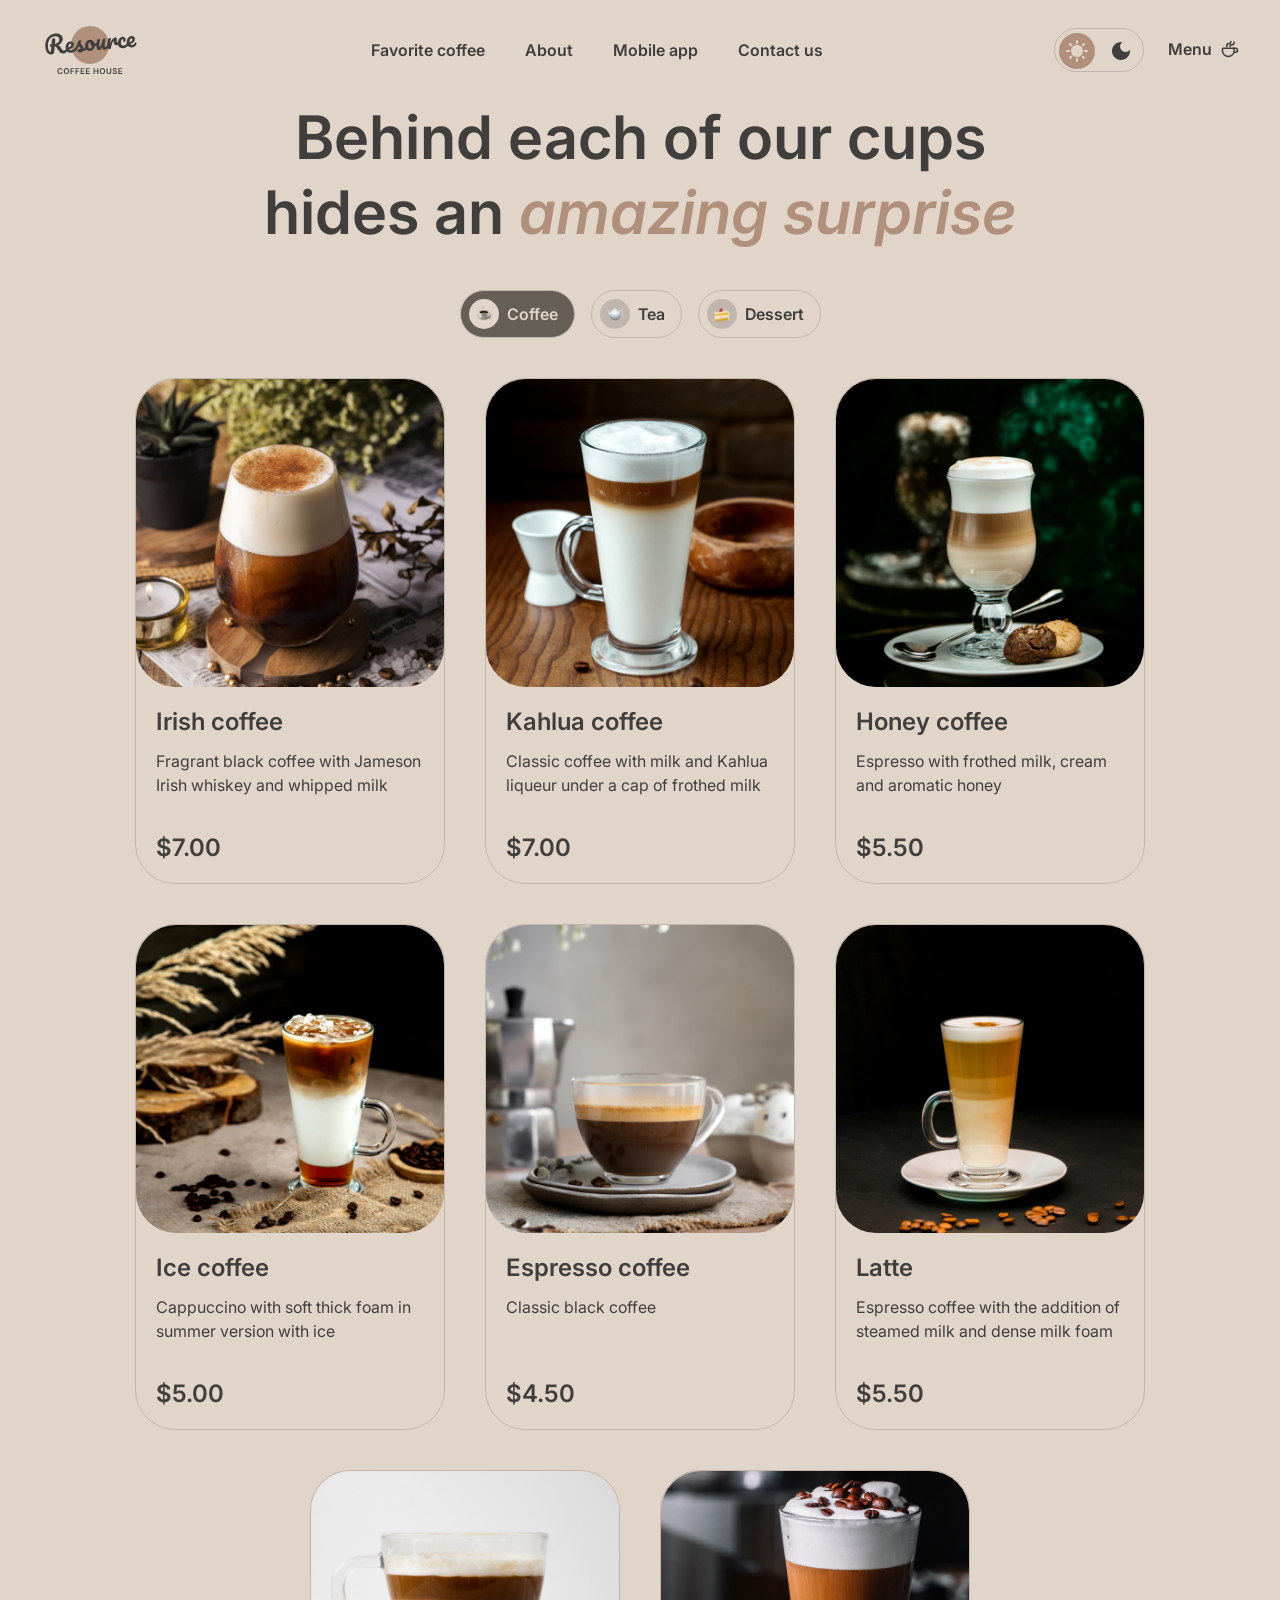
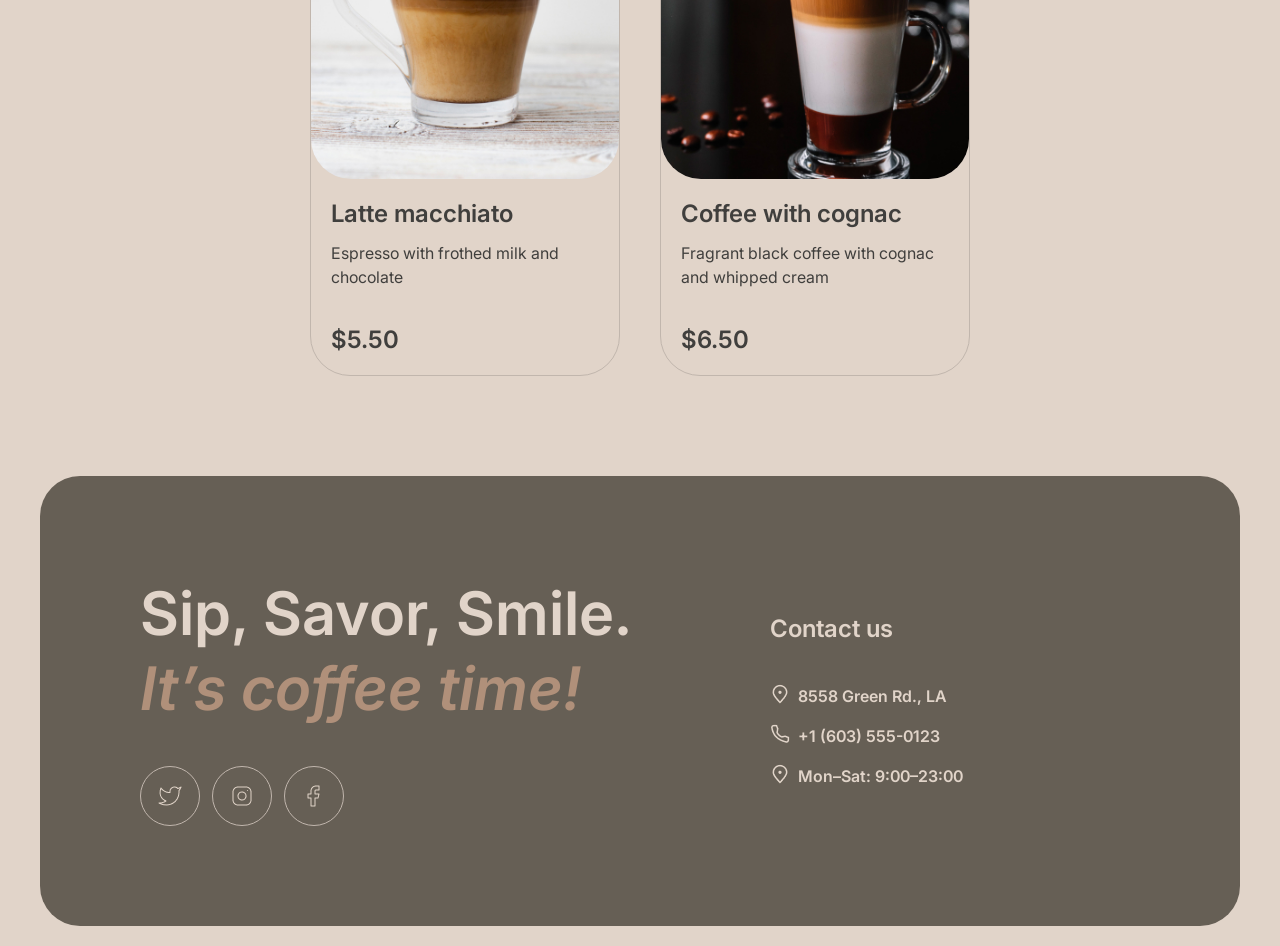
==== menu.html @ 25f75cba "fix:change svg" ====
<!doctype html>
<html lang="en">
  <head>
    <meta charset="UTF-8" />
    <meta name="viewport" content="width=device-width, initial-scale=1.0" />
    <title>Coffee House</title>
    <link rel="stylesheet" href="styles/style.css" />
    <script src="scripts/script.js" defer></script>
  </head>
  <body>
    <div class="wrapper">
      <header class="header">
        <div class="header__container">
          <div class="header__body">
            <a href="index.html" class="header__logo">
              <img
                src="./assets/images/logo.svg"
                alt="logo"
                class="header__img header__img_light"
              />
              <img
                src="./assets/images/logo-dark.svg"
                alt="logo"
                class="header__img header__img_dark"
              />
            </a>
            <nav class="header__menu menu">
              <ul class="menu__list">
                <li class="menu__item">
                  <a href="index.html#favorite" class="menu__link">Favorite coffee</a>
                </li>
                <li class="menu__item">
                  <a href="index.html#about" class="menu__link">About</a>
                </li>
                <li class="menu__item">
                  <a href="index.html#app" class="menu__link">Mobile app</a>
                </li>
                <li class="menu__item">
                  <a href="#footer" class="menu__link">Contact us</a>
                </li>
                <li class="menu__item menu__item_hide">
                  <a href="#" class="menu__link menu__link_cup">Menu</a>
                  <img src="./assets/images/cup.svg" alt="cup" class="menu__img" />
                  <img
                    src="./assets/images/cup-dark.svg"
                    alt="cup"
                    class="menu__img menu__img_dark"
                  />
                </li>
              </ul>
            </nav>
            <div class="right">
              <div class="control">
                <div class="control_body">
                  <div class="control_light">
                    <svg
                      class="icon-l-default"
                      width="36"
                      height="36"
                      viewBox="0 0 36 36"
                      fill="none"
                      xmlns="http://www.w3.org/2000/svg"
                    >
                      <rect width="36" height="36" rx="18" fill="#B0907A" />
                      <path
                        d="M17 10V8C17 7.45 17.45 7 18 7C18.55 7 19 7.45 19 8V10C19 10.55 18.55 11 18 11C17.45 11 17 10.55 17 10ZM24.36 13.05L25.77 11.63C26.16 11.24 26.16 10.61 25.77 10.22C25.38 9.83 24.75 9.83 24.36 10.22L22.95 11.64C22.56 12.03 22.56 12.66 22.95 13.05C23.34 13.44 23.97 13.44 24.36 13.05ZM28 17H26C25.45 17 25 17.45 25 18C25 18.55 25.45 19 26 19H28C28.55 19 29 18.55 29 18C29 17.45 28.55 17 28 17ZM18 25C17.45 25 17 25.45 17 26V28C17 28.55 17.45 29 18 29C18.55 29 19 28.55 19 28V26C19 25.45 18.55 25 18 25ZM11.64 13.05L10.22 11.64C9.83 11.25 9.83 10.61 10.22 10.23C10.61 9.85 11.25 9.84 11.63 10.23L13.04 11.64C13.43 12.03 13.43 12.67 13.04 13.05C12.65 13.43 12.02 13.44 11.64 13.05ZM22.95 22.95C22.56 23.34 22.56 23.98 22.95 24.36L24.36 25.77C24.75 26.16 25.39 26.16 25.77 25.77C26.16 25.38 26.16 24.74 25.77 24.36L24.36 22.95C23.98 22.56 23.34 22.56 22.95 22.95ZM8 19H10C10.55 19 11 18.55 11 18C11 17.45 10.55 17 10 17H8C7.45 17 7 17.45 7 18C7 18.55 7.45 19 8 19ZM11.64 25.78L13.05 24.37C13.44 23.98 13.44 23.34 13.05 22.96C12.66 22.58 12.02 22.57 11.64 22.96L10.23 24.37C9.84 24.76 9.84 25.4 10.23 25.78C10.61 26.17 11.25 26.17 11.64 25.78ZM18 12C14.69 12 12 14.69 12 18C12 21.31 14.69 24 18 24C21.31 24 24 21.31 24 18C24 14.69 21.31 12 18 12Z"
                        fill="#E1D4C9"
                      />
                    </svg>
                    <svg
                      class="icon-l-hover"
                      width="36"
                      height="36"
                      viewBox="0 0 44 40"
                      fill="none"
                      xmlns="http://www.w3.org/2000/svg"
                    >
                      <path
                        d="M21 12V10C21 9.45 21.45 9 22 9C22.55 9 23 9.45 23 10V12C23 12.55 22.55 13 22 13C21.45 13 21 12.55 21 12ZM28.36 15.05L29.77 13.63C30.16 13.24 30.16 12.61 29.77 12.22C29.38 11.83 28.75 11.83 28.36 12.22L26.95 13.64C26.56 14.03 26.56 14.66 26.95 15.05C27.34 15.44 27.97 15.44 28.36 15.05ZM32 19H30C29.45 19 29 19.45 29 20C29 20.55 29.45 21 30 21H32C32.55 21 33 20.55 33 20C33 19.45 32.55 19 32 19ZM22 27C21.45 27 21 27.45 21 28V30C21 30.55 21.45 31 22 31C22.55 31 23 30.55 23 30V28C23 27.45 22.55 27 22 27ZM15.64 15.05L14.22 13.64C13.83 13.25 13.83 12.61 14.22 12.23C14.61 11.85 15.25 11.84 15.63 12.23L17.04 13.64C17.43 14.03 17.43 14.67 17.04 15.05C16.65 15.43 16.02 15.44 15.64 15.05ZM26.95 24.95C26.56 25.34 26.56 25.98 26.95 26.36L28.36 27.77C28.75 28.16 29.39 28.16 29.77 27.77C30.16 27.38 30.16 26.74 29.77 26.36L28.36 24.95C27.98 24.56 27.34 24.56 26.95 24.95ZM12 21H14C14.55 21 15 20.55 15 20C15 19.45 14.55 19 14 19H12C11.45 19 11 19.45 11 20C11 20.55 11.45 21 12 21ZM15.64 27.78L17.05 26.37C17.44 25.98 17.44 25.34 17.05 24.96C16.66 24.58 16.02 24.57 15.64 24.96L14.23 26.37C13.84 26.76 13.84 27.4 14.23 27.78C14.61 28.17 15.25 28.17 15.64 27.78ZM22 14C18.69 14 16 16.69 16 20C16 23.31 18.69 26 22 26C25.31 26 28 23.31 28 20C28 16.69 25.31 14 22 14Z"
                        fill="#E1D4C9"
                      />
                    </svg>
                  </div>
                  <div class="control_dark">
                    <svg
                      class="icon-default"
                      width="36"
                      height="36"
                      viewBox="0 0 36 36"
                      fill="none"
                      xmlns="http://www.w3.org/2000/svg"
                    >
                      <path
                        d="M18 9C13.03 9 9 13.03 9 18C9 22.97 13.03 27 18 27C22.97 27 27 22.97 27 18C27 17.54 26.96 17.08 26.9 16.64C25.92 18.01 24.32 18.9 22.5 18.9C19.52 18.9 17.1 16.48 17.1 13.5C17.1 11.69 17.99 10.08 19.36 9.1C18.92 9.04 18.46 9 18 9Z"
                        fill="#403F3D"
                      />
                    </svg>
                    <svg
                      class="icon-hover"
                      width="36"
                      height="36"
                      viewBox="0 0 36 36"
                      fill="none"
                      xmlns="http://www.w3.org/2000/svg"
                    >
                      <rect width="36" height="36" rx="18" fill="#665F55" />
                      <path
                        d="M18 9C13.03 9 9 13.03 9 18C9 22.97 13.03 27 18 27C22.97 27 27 22.97 27 18C27 17.54 26.96 17.08 26.9 16.64C25.92 18.01 24.32 18.9 22.5 18.9C19.52 18.9 17.1 16.48 17.1 13.5C17.1 11.69 17.99 10.08 19.36 9.1C18.92 9.04 18.46 9 18 9Z"
                        fill="#E1D4C9"
                      />
                    </svg>
                  </div>
                </div>
              </div>
              <div class="menu__menu">
                <a href="#" class="menu__link menu__link_cup">
                  <span>Menu</span>
                  <img src="./assets/images/cup.svg" alt="cup" class="menu__cup" />
                  <img
                    src="./assets/images/cup-dark.svg"
                    alt="cup"
                    class="menu__cup menu__cup_dark"
                  />
                </a>
              </div>
              <div class="header__icon">
                <span></span>
              </div>
            </div>
          </div>
        </div>
      </header>
      <main class="mainpage">
        <section class="catalog">
          <div class="catalog__container">
            <div class="catalog__body">
              <h1 class="catalog__title title">
                Behind each of our cups hides an <span>amazing surprise</span>
              </h1>
              <div class="catalog__filter filter">
                <div class="filter__item item-filter act">
                  <div class="item-filter__image">
                    <img
                      src="./assets/images/icon-coffee.png"
                      alt="coffee"
                      class="item-filter__img"
                    />
                  </div>
                  <div class="item-filter__text">Coffee</div>
                </div>
                <div class="filter__item item-filter">
                  <div class="item-filter__image">
                    <img src="./assets/images/icon-tea.png" alt="tea" class="item-filter__img" />
                  </div>
                  <div class="item-filter__text">Tea</div>
                </div>
                <div class="filter__item item-filter">
                  <div class="item-filter__image">
                    <img
                      src="./assets/images/icon-dessert.png"
                      alt="dessert"
                      class="item-filter__img"
                    />
                  </div>
                  <div class="item-filter__text">Dessert</div>
                </div>
              </div>
              <div class="catalog__items">
                <div class="catalog__item item-catalog">
                  <div class="item-catalog__image">
                    <img src="./assets/images/coffee-1.jpg" alt="irish" class="item-catalog__img" />
                  </div>
                  <div class="item-catalog__body">
                    <span class="item-catalog__title">Irish coffee</span>
                    <p class="item-catalog__subtitle">
                      Fragrant black coffee with Jameson Irish whiskey and whipped milk
                    </p>
                    <div class="item-catalog__price">$7.00</div>
                  </div>
                </div>
                <div class="catalog__item item-catalog">
                  <div class="item-catalog__image">
                    <img src="./assets/images/coffee-2.jpg" alt="irish" class="item-catalog__img" />
                  </div>
                  <div class="item-catalog__body">
                    <span class="item-catalog__title">Kahlua coffee</span>
                    <p class="item-catalog__subtitle">
                      Classic coffee with milk and Kahlua liqueur under a cap of frothed milk
                    </p>
                    <div class="item-catalog__price">$7.00</div>
                  </div>
                </div>
                <div class="catalog__item item-catalog">
                  <div class="item-catalog__image">
                    <img src="./assets/images/coffee-3.jpg" alt="irish" class="item-catalog__img" />
                  </div>
                  <div class="item-catalog__body">
                    <span class="item-catalog__title">Honey coffee</span>
                    <p class="item-catalog__subtitle">
                      Espresso with frothed milk, cream and aromatic honey
                    </p>
                    <div class="item-catalog__price">$5.50</div>
                  </div>
                </div>
                <div class="catalog__item item-catalog">
                  <div class="item-catalog__image">
                    <img src="./assets/images/coffee-4.jpg" alt="irish" class="item-catalog__img" />
                  </div>
                  <div class="item-catalog__body">
                    <span class="item-catalog__title">Ice coffee</span>
                    <p class="item-catalog__subtitle">
                      Cappuccino with soft thick foam in summer version with ice
                    </p>
                    <div class="item-catalog__price">$5.00</div>
                  </div>
                </div>
                <div class="catalog__item item-catalog">
                  <div class="item-catalog__image">
                    <img src="./assets/images/coffee-5.jpg" alt="irish" class="item-catalog__img" />
                  </div>
                  <div class="item-catalog__body">
                    <span class="item-catalog__title">Espresso coffee</span>
                    <p class="item-catalog__subtitle">Classic black coffee</p>
                    <div class="item-catalog__price">$4.50</div>
                  </div>
                </div>
                <div class="catalog__item item-catalog">
                  <div class="item-catalog__image">
                    <img src="./assets/images/coffee-6.jpg" alt="irish" class="item-catalog__img" />
                  </div>
                  <div class="item-catalog__body">
                    <span class="item-catalog__title">Latte</span>
                    <p class="item-catalog__subtitle">
                      Espresso coffee with the addition of steamed milk and dense milk foam
                    </p>
                    <div class="item-catalog__price">$5.50</div>
                  </div>
                </div>
                <div class="catalog__item item-catalog">
                  <div class="item-catalog__image">
                    <img src="./assets/images/coffee-7.jpg" alt="irish" class="item-catalog__img" />
                  </div>
                  <div class="item-catalog__body">
                    <span class="item-catalog__title">Latte macchiato</span>
                    <p class="item-catalog__subtitle">Espresso with frothed milk and chocolate</p>
                    <div class="item-catalog__price">$5.50</div>
                  </div>
                </div>
                <div class="catalog__item item-catalog">
                  <div class="item-catalog__image">
                    <img src="./assets/images/coffee-8.jpg" alt="irish" class="item-catalog__img" />
                  </div>
                  <div class="item-catalog__body">
                    <span class="item-catalog__title">Coffee with cognac</span>
                    <p class="item-catalog__subtitle">
                      Fragrant black coffee with cognac and whipped cream
                    </p>
                    <div class="item-catalog__price">$6.50</div>
                  </div>
                </div>
              </div>
            </div>
          </div>
        </section>
      </main>
      <footer class="footer" id="footer">
        <div class="footer__container">
          <div class="footer__body">
            <div class="footer__info">
              <div class="footer__title title">
                Sip, Savor, Smile. <span>It’s coffee time!</span>
              </div>
              <div class="footer__social">
                <a href="#" class="footer__link">
                  <img src="./assets/images/twt.png" alt="twt" class="footer__img" />
                </a>
                <a href="#" class="footer__link">
                  <img src="./assets/images/inst.png" alt="inst" class="footer__img" />
                </a>
                <a href="#" class="footer__link">
                  <img src="./assets/images/fb.png" alt="fb" class="footer__img" />
                </a>
              </div>
            </div>
            <div class="footer__contacts contacts">
              <span class="contacts__title">Contact us</span>
              <div class="contacts__block">
                <a href="" class="contacts__contact contacts__contact_address"
                  >8558 Green Rd., LA</a
                >
                <a href="tel:+16035550123" class="contacts__contact contacts__contact_phone"
                  >+1 (603) 555-0123</a
                >
                <div class="contacts__contact contacts__contact_hours">Mon–Sat: 9:00–23:00</div>
              </div>
            </div>
          </div>
        </div>
      </footer>
    </div>
  </body>
</html>
---- styles/style.css ----
@font-face {
  font-family: 'Manrope';
  src:
    url('../assets/fonts/Manrope-Bold.woff2') format('woff2'),
    url('../assets/fonts/Manrope-Bold.woff') format('woff');
  font-weight: bold;
  font-style: normal;
  font-display: swap;
}

@font-face {
  font-family: 'Manrope';
  src:
    url('../assets/fonts/Manrope-Regular.woff2') format('woff2'),
    url('../assets/fonts/Manrope-Regular.woff') format('woff');
  font-weight: normal;
  font-style: normal;
  font-display: swap;
}

@font-face {
  font-family: 'Inter';
  src:
    url('../assets/fonts/Inter18pt-Bold.woff2') format('woff2'),
    url('../assets/fonts/Inter18pt-Bold.woff') format('woff');
  font-weight: bold;
  font-style: normal;
  font-display: swap;
}

@font-face {
  font-family: 'Inter';
  src:
    url('../assets/fonts/Inter18pt-Regular.woff2') format('woff2'),
    url('../assets/fonts/Inter18pt-Regular.woff') format('woff');
  font-weight: normal;
  font-style: normal;
  font-display: swap;
}

@font-face {
  font-family: 'Inter';
  src:
    url('../assets/fonts/Inter18pt-SemiBold.woff2') format('woff2'),
    url('../assets/fonts/Inter18pt-SemiBold.woff') format('woff');
  font-weight: 600;
  font-style: normal;
  font-display: swap;
}

@font-face {
  font-family: 'Inter';
  src:
    url('../assets/fonts/Inter18pt-SemiBoldItalic.woff2') format('woff2'),
    url('../assets/fonts/Inter18pt-SemiBoldItalic.woff') format('woff');
  font-weight: 600;
  font-style: italic;
  font-display: swap;
}

:root {
  --text-primary: #403f3d;
  --text-inverse: #e1d4c9;
  --text-accent: #b0907a;
  --background-page: #e1d4c9;
  --background-container: #665f55;
  --background-overlay: rgba(64, 63, 61, 0.8);
  --border-primary: #c1b6ad;
  --border-inverse: #665f55;
  --text-primary: #403f3d;
  --dark-text-primary: #e1d4c9;
  --dark-text-inverse: #e1d4c9;
  --dark-text-accent: #b0907a;
  --dark-bg-page: #292826;
  --dark-bg-container: #403f3d;
  --dark-bg-overlay: rgba(41, 40, 38, 0.8);
  --dark-border-primary: #665f55;
  --dark-border-inverse: #c1b6ad;
  --background-modal: #e1d4c9;
  --background-modalcontrol: #665f55;
  --dark-bg-modal: var(--dark-bg-container);
  --dark-bg-modal-control: var(--dark-bg-page);
  --font-family: 'Inter', sans-serif;
  --second-family: 'Manrope', sans-serif;
}

/* Обнуление стилей */
*,
*::before,
*::after {
  margin: 0;
  padding: 0;
  border: 0;
  -webkit-box-sizing: border-box;
  box-sizing: border-box;
}

li {
  list-style: none;
}

a:visited {
  text-decoration: none;
}

a:hover {
  text-decoration: none;
}

h1,
h2,
h3,
h4,
h5,
h6 {
  font-weight: inherit;
  font-size: inherit;
}

img {
  vertical-align: top;
}

html,
body {
  height: 100%;
  scroll-behavior: smooth;
}

html {
  font-style: 16px;
}

body {
  line-height: 1;
  background-color: var(--text-inverse);
  font-family: var(--font-family);
}
body._lock {
  overflow: hidden;
}
body.dark {
  background-color: var(--dark-bg-page);
}
.wrapper {
  overflow: hidden;
  min-height: 100%;
  display: -webkit-box;
  display: -ms-flexbox;
  display: flex;
  -webkit-box-orient: vertical;
  -webkit-box-direction: normal;
  -ms-flex-direction: column;
  flex-direction: column;
  position: relative;
}

/***************************************/
.mainpage {
  -webkit-box-flex: 1;
  -ms-flex-positive: 1;
  flex-grow: 1;
}

[class*='__container'] {
  margin: 0 auto;
  max-width: 1440px;
  padding: 0 40px;
}

@media (max-width: 399.98px) {
  [class*='__container'] {
    padding: 0 16px;
  }
}
.header__body {
  display: flex;
  position: relative;
  padding: 20px 0;
  justify-content: space-between;
}
.header__logo {
  width: 100px;
  height: 60px;
  position: relative;
  z-index: 20;
}
.header__img {
  width: 100%;
}
.header__img_dark {
  display: none;
}
.header__logo.dark .header__img_light {
  display: none;
}
.header__logo.dark .header__img_dark {
  display: block;
}
.header__icon {
  display: none;
  position: relative;
  z-index: 20;
  width: 44px;
  height: 44px;
  border: 1px solid var(--background-container);
  border-radius: 100px;
  align-self: center;
}
.header__icon.dark {
  border: 1px solid var(--dark-border-inverse);
}
.header__icon span::before,
.header__icon span::after {
  content: '';
  position: absolute;
  width: 18px;
  border-bottom: 2px solid var(--background-container);
  transition: all 0.3s ease 0s;
}
.header__icon.dark span::before,
.header__icon.dark span::after {
  border-bottom: 2px solid var(--dark-border-inverse);
}
.header__icon span::after {
  left: 13px;
  top: 16px;
}
.header__icon span::before {
  left: 13px;
  bottom: 16px;
}
.header__icon.active span::before {
  top: 50%;
  transform: rotate(-45deg) translate(0px, -50%);
}
.header__icon.active span::after {
  top: 50%;
  transform: rotate(45deg) translate(0px, 50%);
}

@media (max-width: 819.98px) {
  .header__icon {
    display: block;
  }
}
.menu {
  display: flex;
  transition: all 0.3s ease 0s;
}
@media (max-width: 819.98px) {
  .menu {
    padding: 140px 0 0 0;
    position: fixed;
    width: 100%;
    height: 100vh;
    right: -100%;
    top: 0;
    background-color: var(--text-inverse);
    z-index: 10;
  }
}
.menu.active {
  right: 0;
}
.menu.dark {
  background-color: var(--dark-bg-page);
}
.menu__list {
  width: 100%;
  column-gap: 40px;
  display: flex;
  align-items: center;
}
@media (max-width: 819.98px) {
  .menu__list {
    flex-direction: column;
    row-gap: 60px;
  }
}
.menu__link {
  text-decoration: none;
  font-weight: 600;
  font-size: 16px;
  line-height: 150%;
  color: var(--text-primary);
  border-bottom: 2px solid transparent;
  transition: border-color 0.3s ease 0s;
}
.menu__list.dark .menu__item .menu__link {
  color: var(--dark-text-primary);
}
@media (max-width: 819.98px) {
  .menu__link {
    font-weight: 600;
    font-size: 32px;
    line-height: 125%;
  }
}
.menu__link:hover {
  border-color: var(--text-primary);
}
.menu__list.dark .menu__link:hover {
  border-color: var(--dark-text-primary);
}
.menu__item_hide {
  padding: 60px 0 0 0;
  display: none;
}
.menu__img_dark {
  display: none;
}
.menu__item_hide.dark .menu__img {
  display: none;
}
.menu__item_hide.dark .menu__img_dark {
  display: block;
}
@media (max-width: 819.98px) {
  .menu__item_hide {
    display: flex;
    align-items: center;
    column-gap: 16px;
  }
  .menu__item_hide img {
    width: 40px;
    height: 40px;
  }
}
.menu__link_cup {
  display: flex;
  column-gap: 8px;
}
.right {
  display: flex;
  column-gap: 24px;
}
@media (max-width: 399.98px) {
  .right {
    column-gap: 16px;
  }
}
.control {
  display: flex;
  align-items: center;
  position: relative;
  z-index: 20;
}
.control_body {
  display: flex;
  column-gap: 8px;
  max-height: 44px;
  border: 1px solid var(--border-primary);
  border-radius: 100px;
  padding: 4px;
}
.control_light {
  cursor: pointer;
  position: relative;
  width: 36px;
  height: 36px;
}
.icon-l-default,
.icon-l-hover {
  position: absolute;
  top: 0;
  left: 0;
  transition: opacity 0.3s ease;
}
.icon-l-hover {
  opacity: 0;
}
.control_light.dark .icon-l-hover {
  opacity: 1;
}
.control_light.dark .icon-l-default {
  opacity: 0;
}
.control_light.dark:hover .icon-l-default {
  opacity: 1;
}
.control_light.dark:hover .icon-l-hover {
  opacity: 0;
}
.control_dark {
  cursor: pointer;
  position: relative;
  width: 36px;
  height: 36px;
}
.control_dark .icon-default,
.control_dark .icon-hover {
  position: absolute;
  top: 0;
  left: 0;
  transition: opacity 0.3s ease;
}
.control_dark .icon-hover {
  opacity: 0;
}
.control_dark:hover .icon-default {
  opacity: 0;
}
.control_dark:hover .icon-hover {
  opacity: 1;
}
.control_dark.dark .icon-hover {
  opacity: 1;
}
.control_dark.dark .icon-default {
  opacity: 0;
}
.menu__menu {
  display: flex;
  align-items: center;
}
.right.dark .menu__menu .menu__link {
  color: var(--dark-text-primary);
}
.right.dark .menu__menu .menu__link:hover {
  border-color: var(--dark-text-primary);
}
@media (max-width: 819.98px) {
  .menu__menu {
    display: none;
  }
}
.menu__cup_dark {
  display: none;
}
.right.dark .menu__menu .menu__link .menu__cup {
  display: none;
}
.right.dark .menu__menu .menu__link .menu__cup_dark {
  display: block;
}

/**********************************************************/
.hero {
}
.hero__container {
}
.hero__body {
  padding: 0 0 100px 0;
}
.hero__block {
  padding: 100px 0px 100px 100px;
  width: 100%;
  display: flex;
  flex-direction: column;
  row-gap: 40px;
  background: url(../assets/images/hero.jpg) no-repeat;
  background-position: center;
  object-fit: cover;
  border-radius: 40px;
}
@media (max-width: 768.98px) {
  .hero__block {
    padding: 100px 0px 100px 60px;
  }
}
@media (max-width: 656.98px) {
  .hero__block {
    padding: 60px 16px;
  }
}
.hero__title {
  max-width: 530px;
  font-weight: 600;
  font-style: italic;
  font-size: 72px;
  line-height: 105%;
  color: var(--text-inverse);
}
@media (max-width: 656.98px) {
  .hero__title {
    font-size: 40px;
  }
}
.hero__title span {
  color: var(--text-accent);
}
.hero__substring {
  max-width: 530px;
  font-weight: 400;
  font-size: 16px;
  line-height: 150%;
  color: var(--text-inverse);
}
.hero__link {
  display: flex;
  column-gap: 8px;
  align-items: center;
  border-radius: 100px;
  padding: 20px 78px;
  width: 200px;
  height: 64px;
  background: var(--text-inverse);
  font-weight: 600;
  font-size: 16px;
  line-height: 150%;
  text-align: center;
  color: var(--text-primary);
  cursor: pointer;
  text-decoration: none;
  transition: all 0.3s ease 0s;
}
.hero__link.dark {
  background: var(--dark-bg-page);
  color: var(--dark-text-primary);
}
.hero__icon {
  opacity: 0;
}
.hero__link:hover .hero__icon {
  opacity: 1;
}
.hero__icon_dark {
  display: none;
}
.hero__link.dark .hero__icon {
  display: none;
}
.hero__link.dark .hero__icon_dark {
  display: block;
}
/*****************************************/
.resource__body {
  padding: 0 0 100px 0;
}
.title {
  font-weight: 600;
  font-size: 60px;
  line-height: 125%;
  color: var(--text-primary);
}
.title.dark {
  color: var(--dark-text-primary);
}
@media (max-width: 656.98px) {
  .title {
    font-size: 32px;
  }
}
.title span {
  color: var(--text-accent);
  font-style: italic;
}
.resource__gallery {
  padding: 20px 0 0 0;
  display: flex;
  gap: 40px;
}
@media (max-width: 768.98px) {
  .resource__gallery {
    flex-direction: column;
  }
}
.resource__col {
  display: flex;
  flex-direction: column;
  gap: 40px;
  flex: 1 1 0;
}

.resource__img-wrap {
  position: relative;
  width: 100%;
  overflow: hidden;
  border-radius: 24px;
}

.resource__img-wrap_tall {
  aspect-ratio: 660 / 590;
}

.resource__img-wrap_short {
  aspect-ratio: 660 / 430;
}

.resource__img {
  transform: scale(1.1);
  width: 100%;
  height: 100%;
  object-fit: cover;
  display: block;
  transition: transform 0.4s ease;
}

.resource__img-wrap:hover .resource__img {
  transform: scale(1);
}
@media (max-width: 768.98px) {
  .resource__img-wrap_short {
    display: none;
  }
}
/*********************************************/
.products__body {
  padding: 0 0 100px 0;
}
.products__title {
  text-align: center;
}
.slider {
  padding: 40px 0 0 0;
  position: relative;
}
.slider__body {
  padding: 0 0 40px 0;
  display: flex;
  overflow: hidden;
}
.slide {
  flex: 1 1 100%;
  display: flex;
  flex-direction: column;
  align-items: center;
}
.slide__image {
  max-width: 480px;
}
.slide__img {
  width: 100%;
}
.slide__content {
  max-width: 480px;
  display: flex;
  flex-direction: column;
  align-items: center;
  row-gap: 16px;
}
.slide__title {
  font-weight: 600;
  font-size: 24px;
  line-height: 125%;
  text-align: center;
  color: var(--text-primary);
}
.slide__subtitle {
  font-weight: 400;
  font-size: 16px;
  line-height: 150%;
  text-align: center;
  color: var(--text-primary);
}
.slide__price {
  font-weight: 600;
  font-size: 24px;
  line-height: 125%;
  text-align: center;
  color: var(--text-primary);
}
.slide.dark .slide__title {
  color: var(--dark-text-primary);
}
.slide.dark .slide__subtitle {
  color: var(--dark-text-primary);
}
.slide.dark .slide__price {
  color: var(--dark-text-primary);
}
.slider__pagination {
  display: flex;
  column-gap: 12px;
  justify-content: center;
}
.slider__btn {
  width: 40px;
  height: 4px;
  border-radius: 100px;
  background-color: var(--border-primary);
}
.slider__btn.act {
  background-color: var(--background-container);
}
.slider__pagination.dark .slider__btn {
  background-color: var(--dark-border-primary);
}
.slider__pagination.dark .slider__btn.act {
  background-color: var(--dark-border-inverse);
}
.slider__arrow {
  position: absolute;
  border: 1px solid var(--background-container);
  border-radius: 100px;
  width: 60px;
  height: 60px;
  display: flex;
  justify-content: center;
  align-items: center;
  cursor: pointer;
}
@media (max-width: 656.98px) {
  .slider__arrow {
    display: none;
  }
}
.slider__arrow_left {
  top: 50%;
  left: 0;
}
.slider__arrow_right {
  top: 50%;
  right: 0;
}
/*************************************************/
.app__body {
  padding: 0 0 40px 0;
  display: flex;
}
@media (max-width: 1010.98px) {
  .app__body {
    flex-direction: column;
    row-gap: 40px;
  }
}
.app__left {
  padding: 144px 0 0 0;
  display: flex;
  flex-direction: column;
  row-gap: 40px;
}
@media (max-width: 1010.98px) {
  .app__left {
    padding: 0 0;
  }
}
.app__title {
  max-width: 630px;
}
.title {
}
.app__body.dark .app__title {
  color: var(--dark-text-primary);
}
.app__subtitle {
  max-width: 630px;
  font-weight: 400;
  font-size: 16px;
  line-height: 150%;
  color: var(--text-primary);
}
.app__body.dark .app__subtitle {
  color: var(--dark-text-primary);
}
.app__btns {
  display: flex;
  column-gap: 20px;
}
@media (max-width: 656.98px) {
  .app__btns {
    max-width: 200px;
    flex-direction: column;
    row-gap: 20px;
  }
}
.btn {
  display: flex;
  padding: 12px 20px;
  column-gap: 8px;
  border: 1px solid var(--background-container);
  border-radius: 100px;
  text-decoration: none;
  color: var(--text-primary);
  transition: all 0.3s ease 0s;
}
.btn:hover {
  color: var(--dark-text-primary);
  border: 1px solid var(--dark-border-inverse);
  background: var(--background-container);
}
.btn:hover .btn__img_light {
  display: none;
}
.btn:hover .btn__img_hide {
  display: block;
}
.app__body.dark .app__btns .btn {
  color: var(--dark-text-primary);
  border: 1px solid var(--dark-border-inverse);
}
.btn__image {
  width: 36px;
}

.btn__img {
  width: 100%;
}
.btn__img_hide {
  display: none;
}
.app__body.dark .app__btns .btn .btn__img_hide {
  display: block;
}
.app__body.dark .app__btns .btn .btn__img_light {
  display: none;
}
.btn__text {
  display: flex;
  flex-direction: column;
  row-gap: 2px;
}
.btn__title {
  font-weight: 600;
  font-size: 10px;
  line-height: 140%;
  text-align: center;
}
.btn__name {
  font-weight: 600;
  font-size: 16px;
  line-height: 150%;
}
.app_right {
  max-width: 630px;
}
@media (max-width: 1010.98px) {
  .app__right {
    padding: 0 29px;
    display: flex;
    text-align: center;
    justify-content: center;
  }
}
.app__image {
  max-width: 100%;
}

/**************************************/
.footer {
  padding: 0 0 20px 0;
}
.footer__body {
  width: 100%;
  padding: 100px 100px;
  border-radius: 40px;
  background: var(--background-container);
  display: flex;
  column-gap: 100px;
}
@media (max-width: 1115.98px) {
  .footer__body {
    padding: 100px 60px;
    flex-direction: column;
    row-gap: 100px;
  }
}
@media (max-width: 656.98px) {
  .footer__body {
    width: 100%;
    padding: 60px 16px;
    flex-direction: column;
    row-gap: 40px;
  }
}

.footer__info {
  display: flex;
  flex-direction: column;
  row-gap: 40px;
}
.footer__title {
  max-width: 530px;
  color: var(--text-inverse);
}
@media (max-width: 656.98px) {
  .footer__title {
    max-width: 314px;
  }
}
.footer__social {
  display: flex;
  column-gap: 12px;
}
.footer__link {
  border: 1px solid var(--border-primary);
  border-radius: 100px;
  width: 60px;
  height: 60px;
  display: flex;
  justify-content: center;
  align-items: center;
  transition: all 0.3s ease 0s;
}
.footer__link:hover {
  background: var(--dark-bg-page);
  border: 1px solid var(--dark-bg-page);
}
.contacts {
  display: flex;
  flex-direction: column;
  row-gap: 40px;
  justify-content: center;
}
.contacts__title {
  font-weight: 600;
  font-size: 24px;
  line-height: 125%;
  color: var(--text-inverse);
}
.contacts__block {
  display: flex;
  flex-direction: column;
  row-gap: 16px;
}
.contacts__contact {
  padding: 0 0 0 28px;
  position: relative;
  font-weight: 600;
  font-size: 16px;
  line-height: 150%;
  color: var(--text-inverse);
  text-decoration: none;
}
.contacts__contact::before {
  content: '';
  position: absolute;
  left: 0;
  top: 0;
  width: 20px;
  height: 20px;
}
.contacts__contact_address {
  background-image: url(../assets/images/address.png);
  background-repeat: no-repeat;
}
.contacts__contact_phone {
  background-image: url(../assets/images/phn.png);
  background-repeat: no-repeat;
}
.contacts__contact_hours {
  background-image: url(../assets/images/address.png);
  background-repeat: no-repeat;
}

/******************************************************************************/
.catalog {
}
.catalog__container {
}
.catalog__body {
  padding: 0px 0 100px 0;
  display: flex;
  flex-direction: column;
  row-gap: 40px;
  align-items: center;
}
.catalog__title {
  max-width: 800px;
  text-align: center;
}
.title {
}
.catalog__filter {
}
.filter {
  display: flex;
  column-gap: 16px;
  row-gap: 16px;
}
@media (max-width: 379.98px) {
  .filter {
    flex-wrap: wrap;
  }
}
.filter__item {
}
.item-filter {
  border-radius: 100px;
  padding: 8px 16px 8px 8px;
  border: 1px solid var(--border-primary);
  display: flex;
  align-items: center;
  column-gap: 8px;
  cursor: pointer;
}
.filter.dark .item-filter {
  border: 1px solid var(--dark-border-primary);
}
.item-filter.act {
  background: var(--background-container);
}
.filter.dark .item-filter.act {
  border: 1px solid var(--dark-bg-container);
  background: var(--dark-bg-container);
}
.item-filter__image {
  width: 30px;
  height: 30px;
  border-radius: 100px;
  display: flex;
  align-items: center;
  justify-content: center;
  background: var(--border-primary);
}
.item-filter.act .item-filter__image {
  background: var(--text-inverse);
}
.item-filter__img {
}
.item-filter__text {
  font-weight: 600;
  font-size: 16px;
  line-height: 150%;
  color: var(--text-primary);
}
.filter.dark .item-filter .item-filter__text {
  color: var(--dark-text-primary);
}
.item-filter.act .item-filter__text {
  color: var(--text-inverse);
}
.catalog__items {
  display: flex;
  flex-wrap: wrap;
  justify-content: center;
  column-gap: 40px;
  row-gap: 40px;
}
.catalog__item {
}
.catalog__items.dark .item-catalog .item-catalog__body .item-catalog__title {
  color: var(--dark-text-primary);
}
.catalog__items.dark .item-catalog .item-catalog__body .item-catalog__subtitle {
  color: var(--dark-text-primary);
}
.catalog__items.dark .item-catalog .item-catalog__body .item-catalog__price {
  color: var(--dark-text-primary);
}
.item-catalog {
  max-width: 310px;
  display: flex;
  flex-direction: column;
  row-gap: 20px;
  border: 1px solid var(--border-primary);
  border-radius: 40px;
}
.catalog__items.dark .item-catalog {
  border: 1px solid var(--dark-border-primary);
}
.item-catalog__image {
  max-width: 310px;
}
.item-catalog__img {
  max-width: 100%;
  border-radius: 40px;
}
.item-catalog__body {
  padding: 0 20px 20px 20px;
  height: 176px;
  display: flex;
  flex-direction: column;
  row-gap: 12px;
}
.item-catalog__title {
  font-weight: 600;
  font-size: 24px;
  line-height: 125%;
  color: var(--text-primary);
}
.item-catalog__subtitle {
  max-width: 265px;
  font-weight: 400;
  font-size: 16px;
  line-height: 150%;
  color: var(--text-primary);
  flex-grow: 1;
}
.item-catalog__price {
  font-weight: 600;
  font-size: 24px;
  line-height: 125%;
  color: var(--text-primary);
}
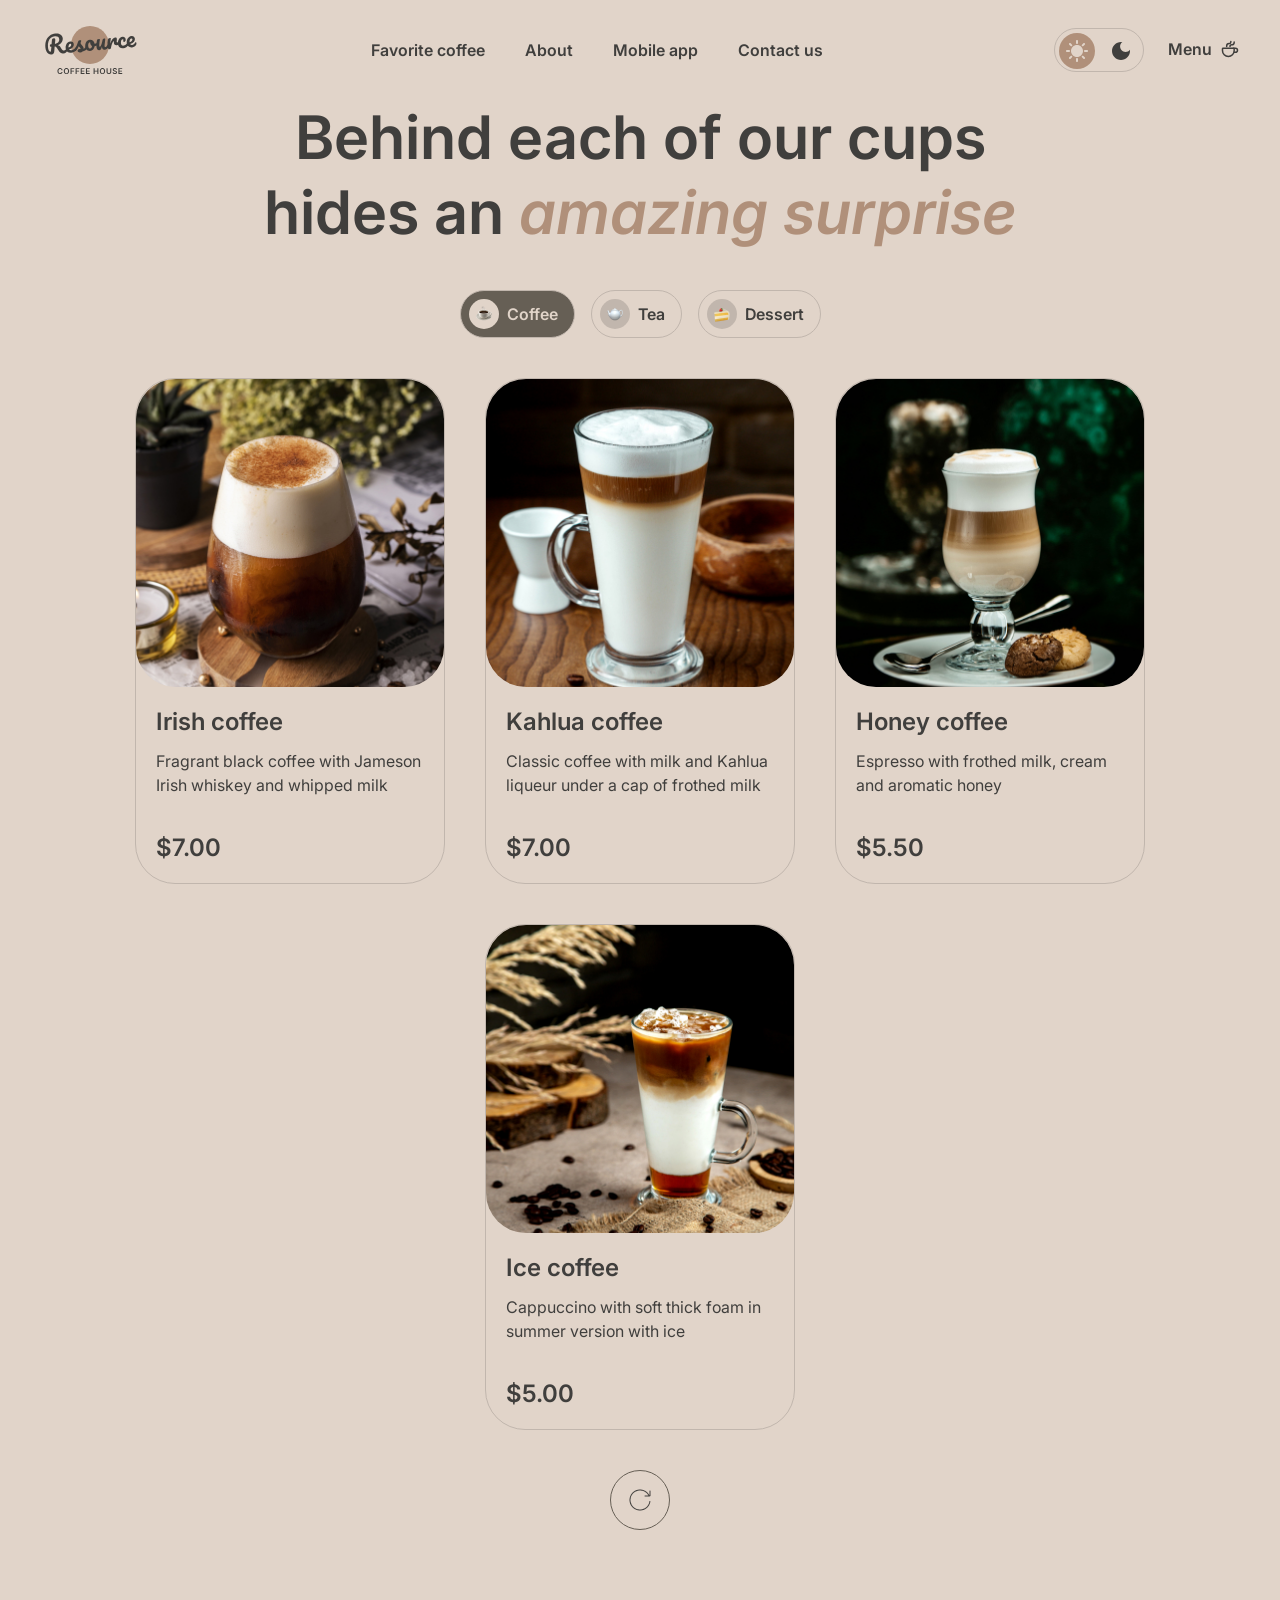
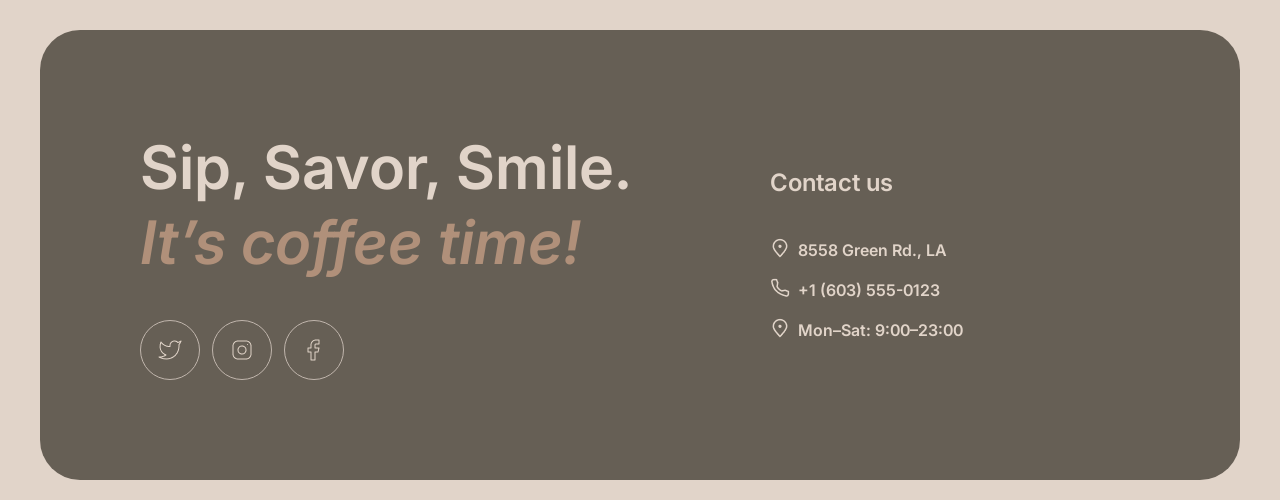
==== commit 061a1af0: "feat: add button to show remaining card" ====
--- a/menu.html
+++ b/menu.html
@@ -5,6 +5,7 @@
     <meta name="viewport" content="width=device-width, initial-scale=1.0" />
     <title>Coffee House</title>
     <link rel="stylesheet" href="styles/style.css" />
+    <link rel="icon" href="./assets/images/icon.ico" type="image/x-icon" />
     <script src="scripts/script.js" defer></script>
   </head>
   <body>
@@ -166,96 +167,139 @@
                 </div>
               </div>
               <div class="catalog__items">
-                <div class="catalog__item item-catalog">
-                  <div class="item-catalog__image">
-                    <img src="./assets/images/coffee-1.jpg" alt="irish" class="item-catalog__img" />
-                  </div>
-                  <div class="item-catalog__body">
-                    <span class="item-catalog__title">Irish coffee</span>
-                    <p class="item-catalog__subtitle">
-                      Fragrant black coffee with Jameson Irish whiskey and whipped milk
-                    </p>
-                    <div class="item-catalog__price">$7.00</div>
-                  </div>
-                </div>
-                <div class="catalog__item item-catalog">
-                  <div class="item-catalog__image">
-                    <img src="./assets/images/coffee-2.jpg" alt="irish" class="item-catalog__img" />
-                  </div>
-                  <div class="item-catalog__body">
-                    <span class="item-catalog__title">Kahlua coffee</span>
-                    <p class="item-catalog__subtitle">
-                      Classic coffee with milk and Kahlua liqueur under a cap of frothed milk
-                    </p>
-                    <div class="item-catalog__price">$7.00</div>
-                  </div>
-                </div>
-                <div class="catalog__item item-catalog">
-                  <div class="item-catalog__image">
-                    <img src="./assets/images/coffee-3.jpg" alt="irish" class="item-catalog__img" />
-                  </div>
-                  <div class="item-catalog__body">
-                    <span class="item-catalog__title">Honey coffee</span>
-                    <p class="item-catalog__subtitle">
-                      Espresso with frothed milk, cream and aromatic honey
-                    </p>
-                    <div class="item-catalog__price">$5.50</div>
-                  </div>
-                </div>
-                <div class="catalog__item item-catalog">
-                  <div class="item-catalog__image">
-                    <img src="./assets/images/coffee-4.jpg" alt="irish" class="item-catalog__img" />
-                  </div>
-                  <div class="item-catalog__body">
-                    <span class="item-catalog__title">Ice coffee</span>
-                    <p class="item-catalog__subtitle">
-                      Cappuccino with soft thick foam in summer version with ice
-                    </p>
-                    <div class="item-catalog__price">$5.00</div>
-                  </div>
-                </div>
-                <div class="catalog__item item-catalog">
-                  <div class="item-catalog__image">
-                    <img src="./assets/images/coffee-5.jpg" alt="irish" class="item-catalog__img" />
-                  </div>
-                  <div class="item-catalog__body">
-                    <span class="item-catalog__title">Espresso coffee</span>
-                    <p class="item-catalog__subtitle">Classic black coffee</p>
-                    <div class="item-catalog__price">$4.50</div>
-                  </div>
-                </div>
-                <div class="catalog__item item-catalog">
-                  <div class="item-catalog__image">
-                    <img src="./assets/images/coffee-6.jpg" alt="irish" class="item-catalog__img" />
-                  </div>
-                  <div class="item-catalog__body">
-                    <span class="item-catalog__title">Latte</span>
-                    <p class="item-catalog__subtitle">
-                      Espresso coffee with the addition of steamed milk and dense milk foam
-                    </p>
-                    <div class="item-catalog__price">$5.50</div>
-                  </div>
-                </div>
-                <div class="catalog__item item-catalog">
-                  <div class="item-catalog__image">
-                    <img src="./assets/images/coffee-7.jpg" alt="irish" class="item-catalog__img" />
-                  </div>
-                  <div class="item-catalog__body">
-                    <span class="item-catalog__title">Latte macchiato</span>
-                    <p class="item-catalog__subtitle">Espresso with frothed milk and chocolate</p>
-                    <div class="item-catalog__price">$5.50</div>
-                  </div>
-                </div>
-                <div class="catalog__item item-catalog">
-                  <div class="item-catalog__image">
-                    <img src="./assets/images/coffee-8.jpg" alt="irish" class="item-catalog__img" />
-                  </div>
-                  <div class="item-catalog__body">
-                    <span class="item-catalog__title">Coffee with cognac</span>
-                    <p class="item-catalog__subtitle">
-                      Fragrant black coffee with cognac and whipped cream
-                    </p>
-                    <div class="item-catalog__price">$6.50</div>
+                <div class="catalog__block block-catalog">
+                  <div class="block-catalog__body">
+                    <div class="catalog__item item-catalog">
+                      <div class="item-catalog__image">
+                        <img
+                          src="./assets/images/coffee-1.jpg"
+                          alt="irish"
+                          class="item-catalog__img"
+                        />
+                      </div>
+                      <div class="item-catalog__body">
+                        <span class="item-catalog__title">Irish coffee</span>
+                        <p class="item-catalog__subtitle">
+                          Fragrant black coffee with Jameson Irish whiskey and whipped milk
+                        </p>
+                        <div class="item-catalog__price">$7.00</div>
+                      </div>
+                    </div>
+                    <div class="catalog__item item-catalog">
+                      <div class="item-catalog__image">
+                        <img
+                          src="./assets/images/coffee-2.jpg"
+                          alt="irish"
+                          class="item-catalog__img"
+                        />
+                      </div>
+                      <div class="item-catalog__body">
+                        <span class="item-catalog__title">Kahlua coffee</span>
+                        <p class="item-catalog__subtitle">
+                          Classic coffee with milk and Kahlua liqueur under a cap of frothed milk
+                        </p>
+                        <div class="item-catalog__price">$7.00</div>
+                      </div>
+                    </div>
+                    <div class="catalog__item item-catalog">
+                      <div class="item-catalog__image">
+                        <img
+                          src="./assets/images/coffee-3.jpg"
+                          alt="irish"
+                          class="item-catalog__img"
+                        />
+                      </div>
+                      <div class="item-catalog__body">
+                        <span class="item-catalog__title">Honey coffee</span>
+                        <p class="item-catalog__subtitle">
+                          Espresso with frothed milk, cream and aromatic honey
+                        </p>
+                        <div class="item-catalog__price">$5.50</div>
+                      </div>
+                    </div>
+                    <div class="catalog__item item-catalog">
+                      <div class="item-catalog__image">
+                        <img
+                          src="./assets/images/coffee-4.jpg"
+                          alt="irish"
+                          class="item-catalog__img"
+                        />
+                      </div>
+                      <div class="item-catalog__body">
+                        <span class="item-catalog__title">Ice coffee</span>
+                        <p class="item-catalog__subtitle">
+                          Cappuccino with soft thick foam in summer version with ice
+                        </p>
+                        <div class="item-catalog__price">$5.00</div>
+                      </div>
+                    </div>
+                  </div>
+                </div>
+                <div class="catalog__block block-catalog _hide">
+                  <div class="block-catalog__open"></div>
+                  <div class="block-catalog__body">
+                    <div class="catalog__item item-catalog">
+                      <div class="item-catalog__image">
+                        <img
+                          src="./assets/images/coffee-5.jpg"
+                          alt="irish"
+                          class="item-catalog__img"
+                        />
+                      </div>
+                      <div class="item-catalog__body">
+                        <span class="item-catalog__title">Espresso coffee</span>
+                        <p class="item-catalog__subtitle">Classic black coffee</p>
+                        <div class="item-catalog__price">$4.50</div>
+                      </div>
+                    </div>
+                    <div class="catalog__item item-catalog">
+                      <div class="item-catalog__image">
+                        <img
+                          src="./assets/images/coffee-6.jpg"
+                          alt="irish"
+                          class="item-catalog__img"
+                        />
+                      </div>
+                      <div class="item-catalog__body">
+                        <span class="item-catalog__title">Latte</span>
+                        <p class="item-catalog__subtitle">
+                          Espresso coffee with the addition of steamed milk and dense milk foam
+                        </p>
+                        <div class="item-catalog__price">$5.50</div>
+                      </div>
+                    </div>
+                    <div class="catalog__item item-catalog">
+                      <div class="item-catalog__image">
+                        <img
+                          src="./assets/images/coffee-7.jpg"
+                          alt="irish"
+                          class="item-catalog__img"
+                        />
+                      </div>
+                      <div class="item-catalog__body">
+                        <span class="item-catalog__title">Latte macchiato</span>
+                        <p class="item-catalog__subtitle">
+                          Espresso with frothed milk and chocolate
+                        </p>
+                        <div class="item-catalog__price">$5.50</div>
+                      </div>
+                    </div>
+                    <div class="catalog__item item-catalog">
+                      <div class="item-catalog__image">
+                        <img
+                          src="./assets/images/coffee-8.jpg"
+                          alt="irish"
+                          class="item-catalog__img"
+                        />
+                      </div>
+                      <div class="item-catalog__body">
+                        <span class="item-catalog__title">Coffee with cognac</span>
+                        <p class="item-catalog__subtitle">
+                          Fragrant black coffee with cognac and whipped cream
+                        </p>
+                        <div class="item-catalog__price">$6.50</div>
+                      </div>
+                    </div>
                   </div>
                 </div>
               </div>
--- a/styles/style.css
+++ b/styles/style.css
@@ -1015,8 +1015,51 @@
   display: flex;
   flex-wrap: wrap;
   justify-content: center;
+  row-gap: 40px;
+}
+.block-catalog {
+  display: flex;
   column-gap: 40px;
   row-gap: 40px;
+  flex-wrap: wrap;
+  justify-content: center;
+}
+.block-catalog__body {
+  display: flex;
+  column-gap: 40px;
+  row-gap: 40px;
+  flex-wrap: wrap;
+  justify-content: center;
+}
+.block-catalog__open {
+  position: relative;
+  z-index: 1;
+  border: 1px solid var(--background-container);
+  border-radius: 100px;
+  width: 60px;
+  height: 60px;
+  display: none;
+  justify-content: center;
+  align-items: center;
+  background: url(../assets/images/refresh.png) no-repeat;
+  background-position: center;
+  object-fit: cover;
+}
+.block-catalog__refresh {
+}
+@media (max-width: 1439.98px) {
+  .block-catalog._hide .block-catalog__body {
+    display: none;
+  }
+  .block-catalog__open {
+    display: flex;
+  }
+  .block-catalog__open._hide {
+    display: none;
+  }
+  .block-catalog__open._hide ~ .block-catalog__body {
+    display: flex;
+  }
 }
 .catalog__item {
 }
@@ -1036,16 +1079,23 @@
   row-gap: 20px;
   border: 1px solid var(--border-primary);
   border-radius: 40px;
+  cursor: pointer;
+}
+.item-catalog:hover .item-catalog__image .item-catalog__img {
+  transform: scale(1);
 }
 .catalog__items.dark .item-catalog {
   border: 1px solid var(--dark-border-primary);
 }
 .item-catalog__image {
+  overflow: hidden;
   max-width: 310px;
+  border-radius: 40px;
 }
 .item-catalog__img {
+  transition: all 0.4s ease 0s;
   max-width: 100%;
-  border-radius: 40px;
+  transform: scale(1.1);
 }
 .item-catalog__body {
   padding: 0 20px 20px 20px;
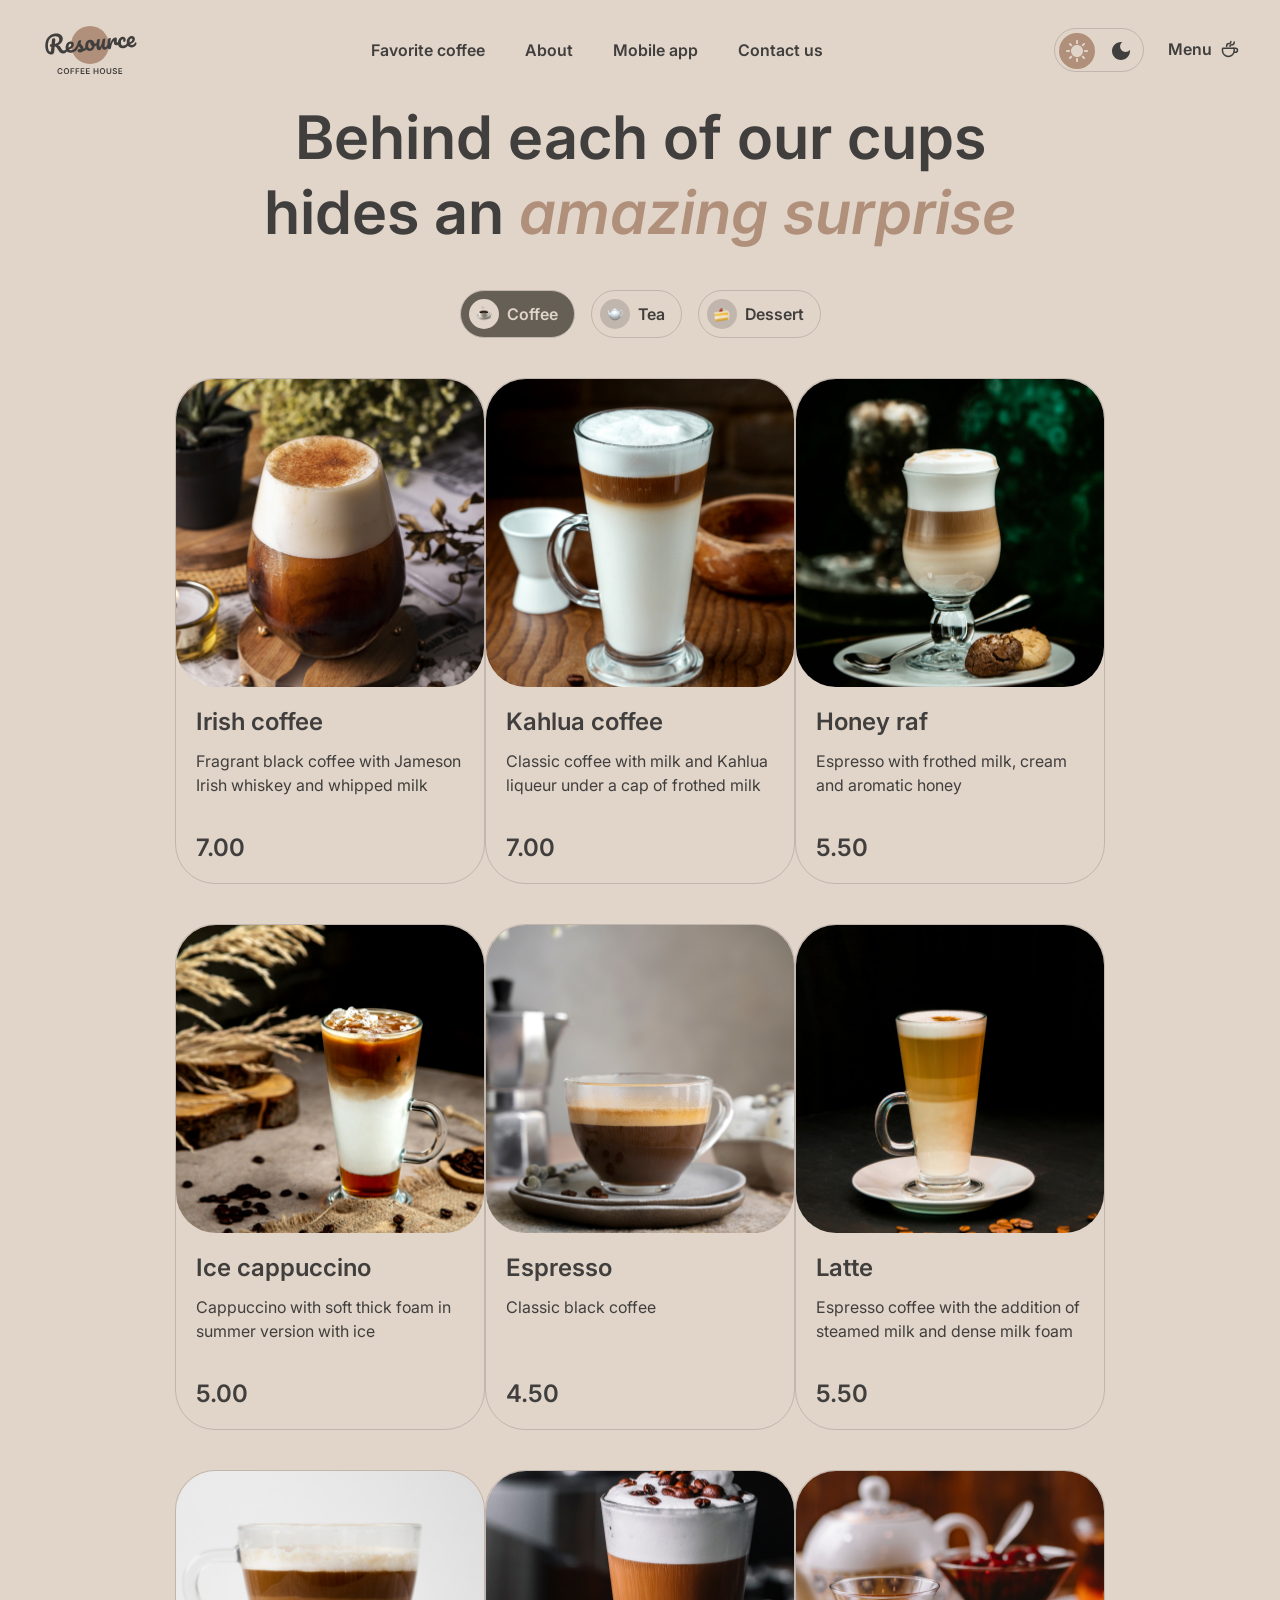
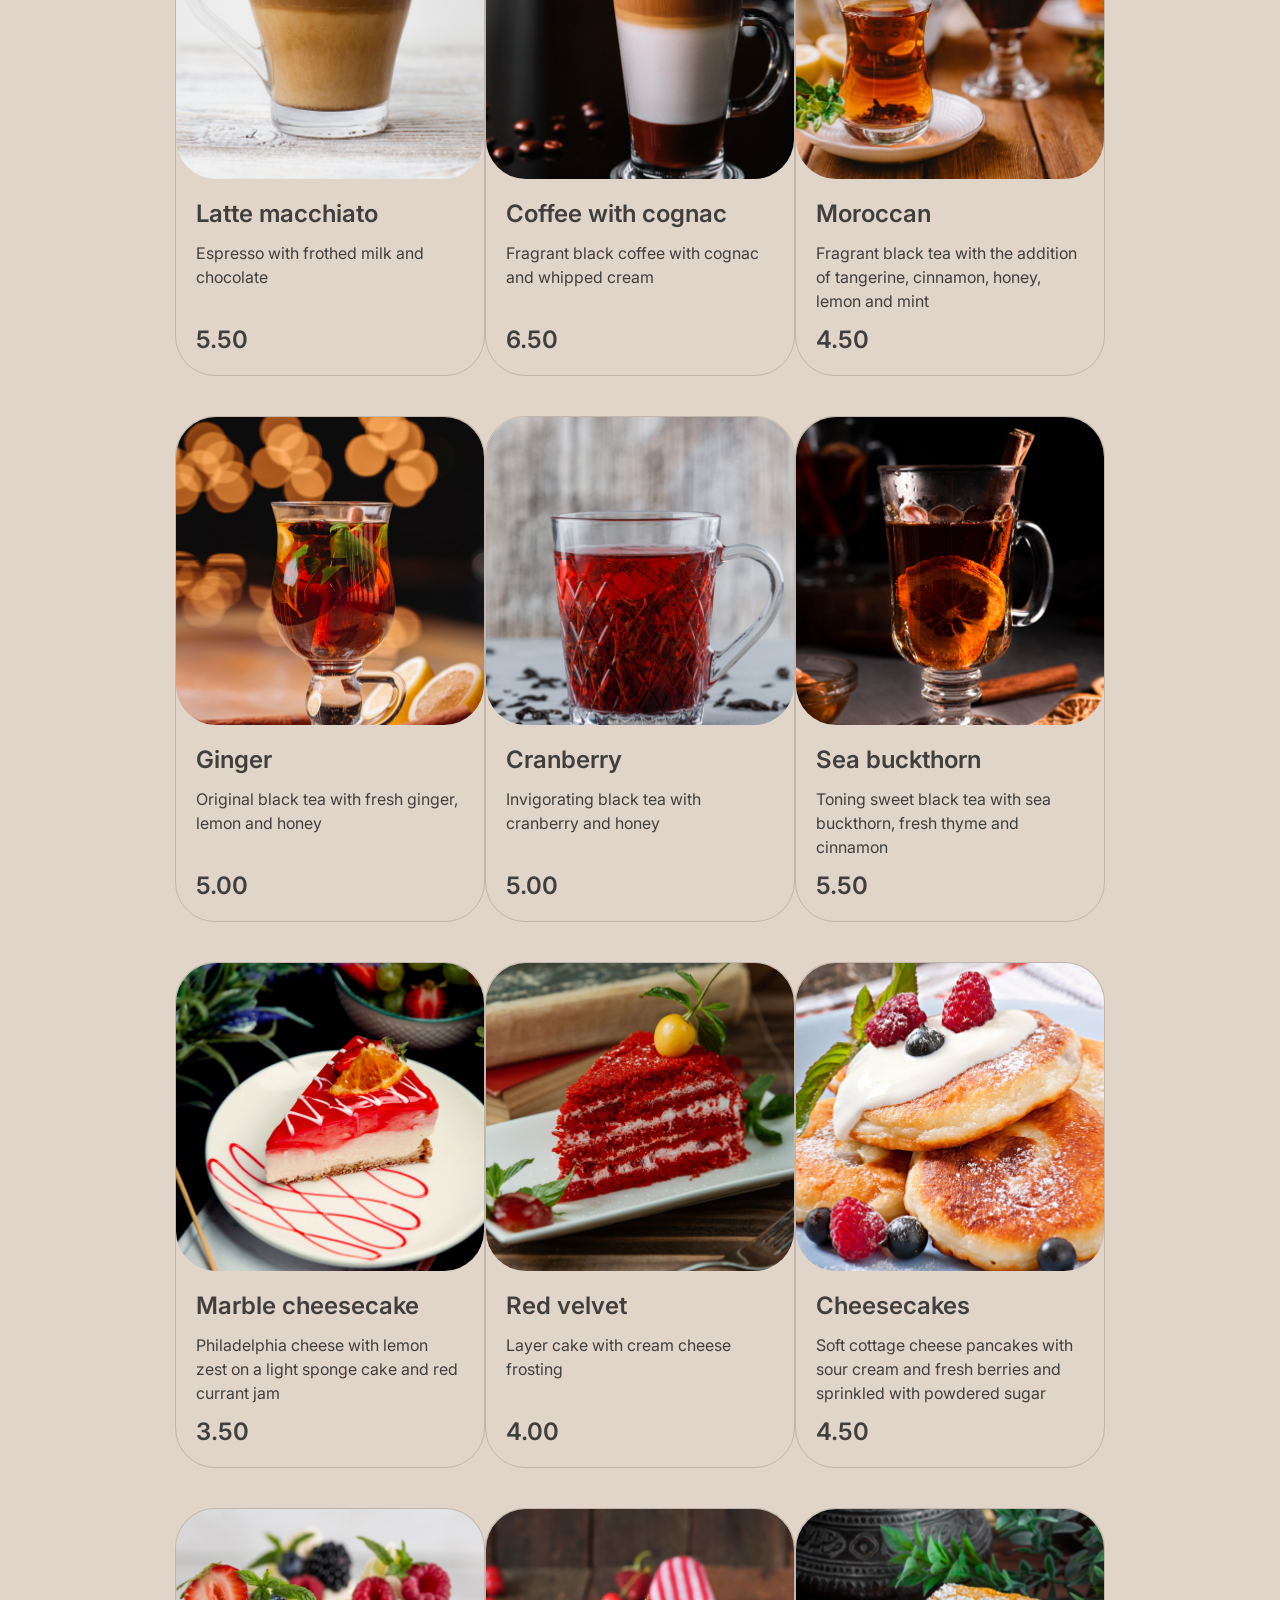
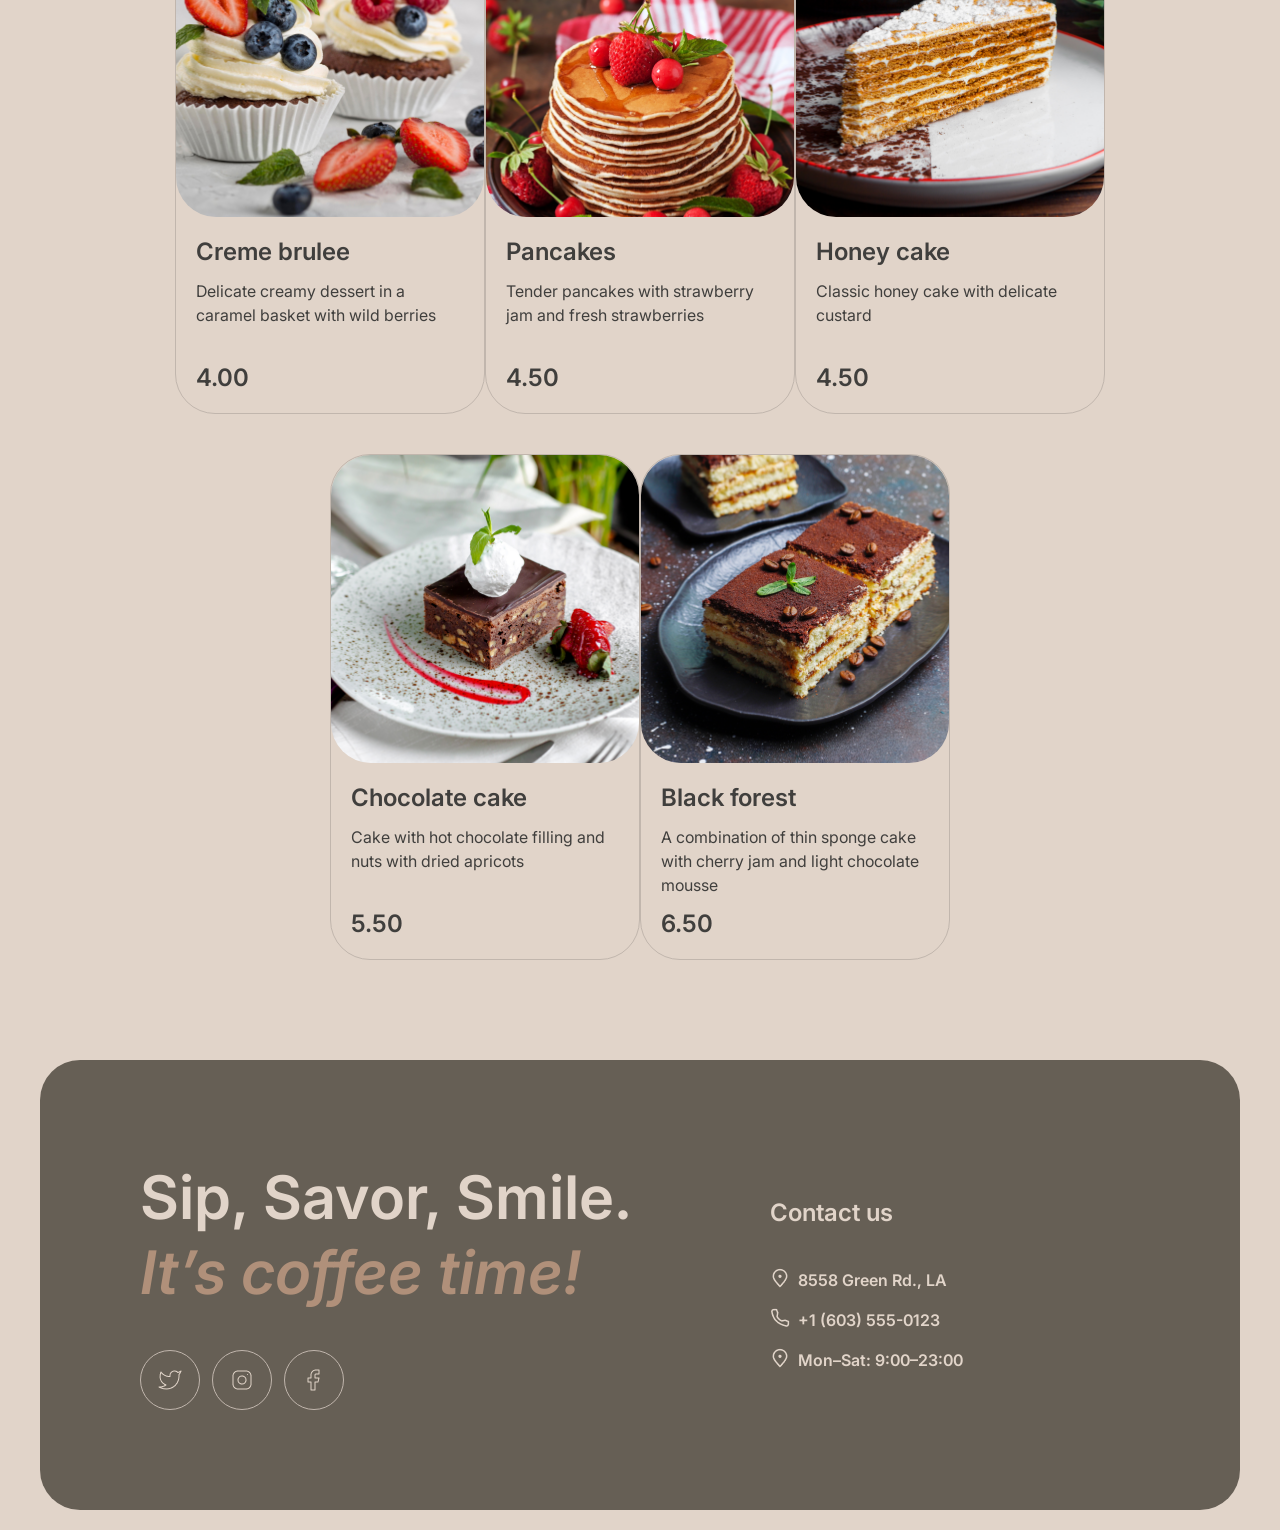
==== commit 0075821e: "feat: add function createItem" ====
--- a/menu.html
+++ b/menu.html
@@ -6,6 +6,7 @@
     <title>Coffee House</title>
     <link rel="stylesheet" href="styles/style.css" />
     <link rel="icon" href="./assets/images/icon.ico" type="image/x-icon" />
+    <script src="./scripts/products.js" defer></script>
     <script src="scripts/script.js" defer></script>
   </head>
   <body>
@@ -167,7 +168,7 @@
                 </div>
               </div>
               <div class="catalog__items">
-                <div class="catalog__block block-catalog">
+                <!--<div class="catalog__block block-catalog">
                   <div class="block-catalog__body">
                     <div class="catalog__item item-catalog">
                       <div class="item-catalog__image">
@@ -301,7 +302,7 @@
                       </div>
                     </div>
                   </div>
-                </div>
+                </div>-->
               </div>
             </div>
           </div>
@@ -329,7 +330,10 @@
             <div class="footer__contacts contacts">
               <span class="contacts__title">Contact us</span>
               <div class="contacts__block">
-                <a href="" class="contacts__contact contacts__contact_address"
+                <a
+                  href="https://maps.app.goo.gl/datBsi4hjNVV6nEj8"
+                  target="_blank"
+                  class="contacts__contact contacts__contact_address"
                   >8558 Green Rd., LA</a
                 >
                 <a href="tel:+16035550123" class="contacts__contact contacts__contact_phone"
--- a/styles/style.css
+++ b/styles/style.css
@@ -239,7 +239,7 @@
   transform: rotate(45deg) translate(0px, 50%);
 }
 
-@media (max-width: 819.98px) {
+@media (max-width: 768.98px) {
   .header__icon {
     display: block;
   }
@@ -248,7 +248,7 @@
   display: flex;
   transition: all 0.3s ease 0s;
 }
-@media (max-width: 819.98px) {
+@media (max-width: 768.98px) {
   .menu {
     padding: 140px 0 0 0;
     position: fixed;
@@ -272,7 +272,7 @@
   display: flex;
   align-items: center;
 }
-@media (max-width: 819.98px) {
+@media (max-width: 768.98px) {
   .menu__list {
     flex-direction: column;
     row-gap: 60px;
@@ -290,7 +290,7 @@
 .menu__list.dark .menu__item .menu__link {
   color: var(--dark-text-primary);
 }
-@media (max-width: 819.98px) {
+@media (max-width: 768.98px) {
   .menu__link {
     font-weight: 600;
     font-size: 32px;
@@ -316,7 +316,7 @@
 .menu__item_hide.dark .menu__img_dark {
   display: block;
 }
-@media (max-width: 819.98px) {
+@media (max-width: 768.98px) {
   .menu__item_hide {
     display: flex;
     align-items: center;
@@ -608,14 +608,21 @@
 }
 .slider__body {
   padding: 0 0 40px 0;
-  display: flex;
   overflow: hidden;
 }
+.slider__line {
+  display: flex;
+  align-items: stretch;
+}
+.slider__line.animate {
+  transition: transform 0.4s ease 0s;
+}
 .slide {
-  flex: 1 1 100%;
+  flex: 1 0 100%;
   display: flex;
   flex-direction: column;
   align-items: center;
+  justify-content: stretch;
 }
 .slide__image {
   max-width: 480px;
@@ -628,6 +635,8 @@
   display: flex;
   flex-direction: column;
   align-items: center;
+  justify-content: stretch;
+  height: 100%;
   row-gap: 16px;
 }
 .slide__title {
@@ -638,6 +647,7 @@
   color: var(--text-primary);
 }
 .slide__subtitle {
+  flex-grow: 1;
   font-weight: 400;
   font-size: 16px;
   line-height: 150%;
@@ -651,13 +661,13 @@
   text-align: center;
   color: var(--text-primary);
 }
-.slide.dark .slide__title {
-  color: var(--dark-text-primary);
-}
-.slide.dark .slide__subtitle {
-  color: var(--dark-text-primary);
-}
-.slide.dark .slide__price {
+.slider__line.dark .slide .slide__content .slide__title {
+  color: var(--dark-text-primary);
+}
+.slider__line.dark .slide .slide__content .slide__subtitle {
+  color: var(--dark-text-primary);
+}
+.slider__line.dark .slide .slide__content .slide__price {
   color: var(--dark-text-primary);
 }
 .slider__pagination {
@@ -690,6 +700,29 @@
   justify-content: center;
   align-items: center;
   cursor: pointer;
+  transition: all 0.3s ease 0s;
+}
+.slider__arrow:hover {
+  background: var(--background-container);
+}
+._left {
+  stroke: #403f3d;
+}
+.slider__arrow:hover ._left {
+  stroke: #e1d4c9;
+}
+._right {
+  stroke: #403f3d;
+}
+.slider__arrow:hover ._right {
+  stroke: #e1d4c9;
+}
+.slider__pagination.dark ~ .slider__arrow {
+  background: var(--background-container);
+}
+.slider__pagination.dark ~ .slider__arrow ._left,
+.slider__pagination.dark ~ .slider__arrow ._right {
+  stroke: #e1d4c9;
 }
 @media (max-width: 656.98px) {
   .slider__arrow {
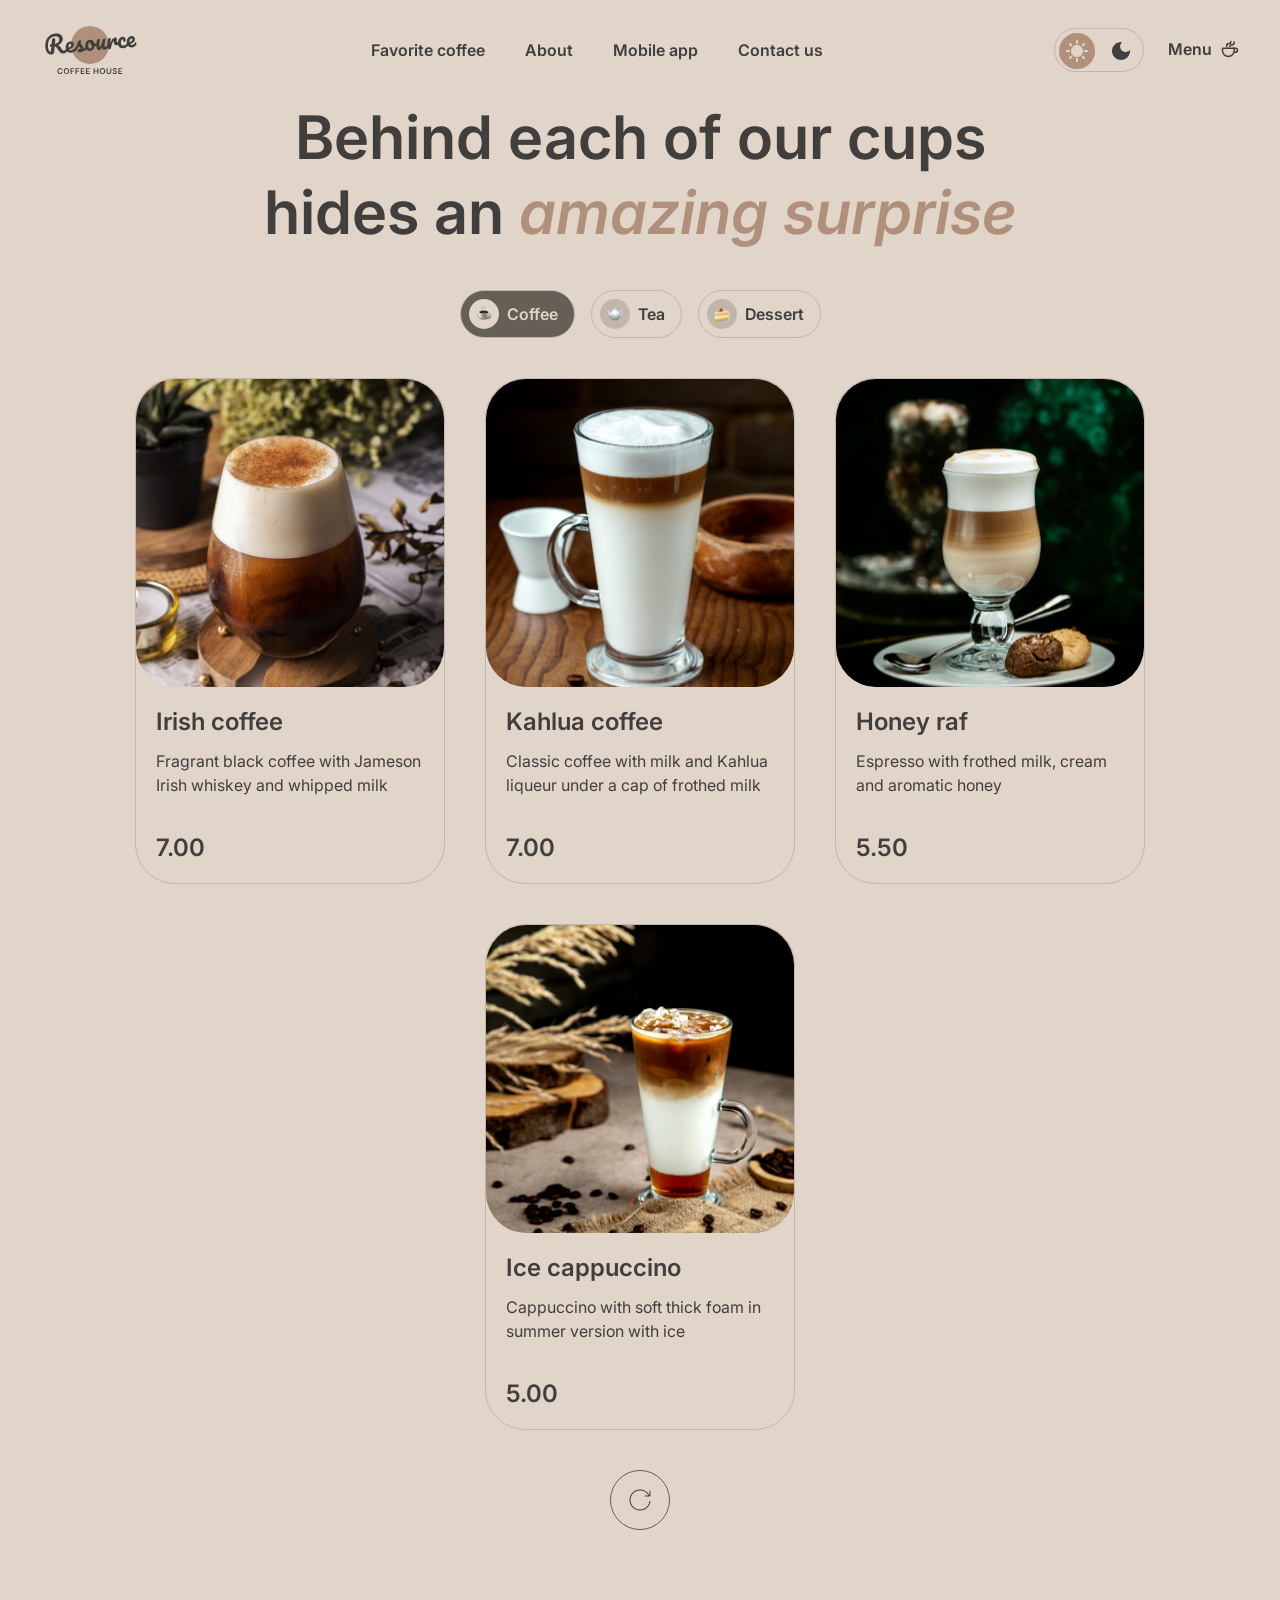
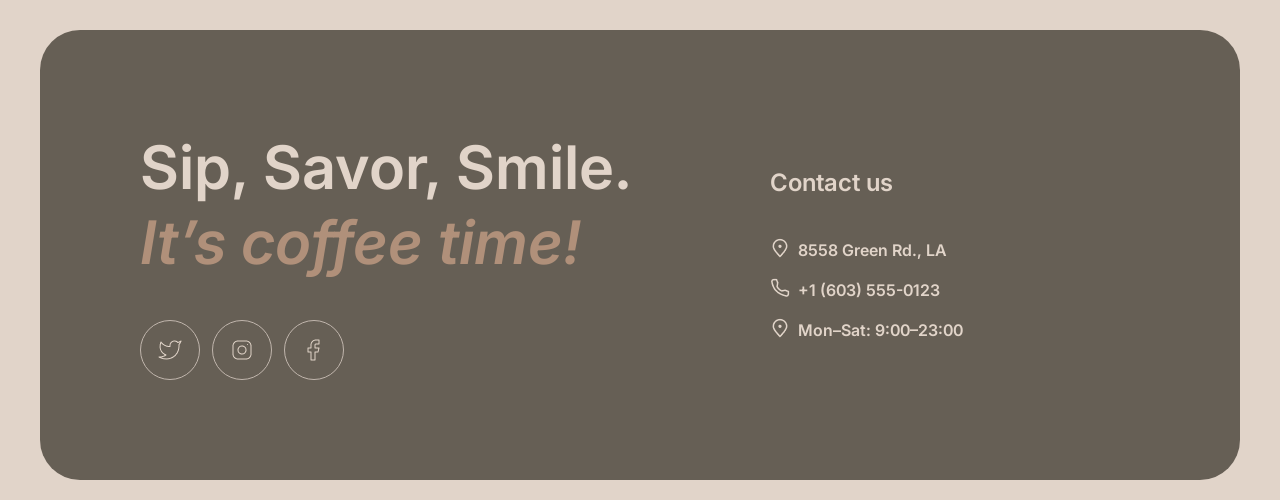
==== commit d57d2e18: "feat: add blocks for products" ====
--- a/menu.html
+++ b/menu.html
@@ -167,143 +167,6 @@
                   <div class="item-filter__text">Dessert</div>
                 </div>
               </div>
-              <div class="catalog__items">
-                <!--<div class="catalog__block block-catalog">
-                  <div class="block-catalog__body">
-                    <div class="catalog__item item-catalog">
-                      <div class="item-catalog__image">
-                        <img
-                          src="./assets/images/coffee-1.jpg"
-                          alt="irish"
-                          class="item-catalog__img"
-                        />
-                      </div>
-                      <div class="item-catalog__body">
-                        <span class="item-catalog__title">Irish coffee</span>
-                        <p class="item-catalog__subtitle">
-                          Fragrant black coffee with Jameson Irish whiskey and whipped milk
-                        </p>
-                        <div class="item-catalog__price">$7.00</div>
-                      </div>
-                    </div>
-                    <div class="catalog__item item-catalog">
-                      <div class="item-catalog__image">
-                        <img
-                          src="./assets/images/coffee-2.jpg"
-                          alt="irish"
-                          class="item-catalog__img"
-                        />
-                      </div>
-                      <div class="item-catalog__body">
-                        <span class="item-catalog__title">Kahlua coffee</span>
-                        <p class="item-catalog__subtitle">
-                          Classic coffee with milk and Kahlua liqueur under a cap of frothed milk
-                        </p>
-                        <div class="item-catalog__price">$7.00</div>
-                      </div>
-                    </div>
-                    <div class="catalog__item item-catalog">
-                      <div class="item-catalog__image">
-                        <img
-                          src="./assets/images/coffee-3.jpg"
-                          alt="irish"
-                          class="item-catalog__img"
-                        />
-                      </div>
-                      <div class="item-catalog__body">
-                        <span class="item-catalog__title">Honey coffee</span>
-                        <p class="item-catalog__subtitle">
-                          Espresso with frothed milk, cream and aromatic honey
-                        </p>
-                        <div class="item-catalog__price">$5.50</div>
-                      </div>
-                    </div>
-                    <div class="catalog__item item-catalog">
-                      <div class="item-catalog__image">
-                        <img
-                          src="./assets/images/coffee-4.jpg"
-                          alt="irish"
-                          class="item-catalog__img"
-                        />
-                      </div>
-                      <div class="item-catalog__body">
-                        <span class="item-catalog__title">Ice coffee</span>
-                        <p class="item-catalog__subtitle">
-                          Cappuccino with soft thick foam in summer version with ice
-                        </p>
-                        <div class="item-catalog__price">$5.00</div>
-                      </div>
-                    </div>
-                  </div>
-                </div>
-                <div class="catalog__block block-catalog _hide">
-                  <div class="block-catalog__open"></div>
-                  <div class="block-catalog__body">
-                    <div class="catalog__item item-catalog">
-                      <div class="item-catalog__image">
-                        <img
-                          src="./assets/images/coffee-5.jpg"
-                          alt="irish"
-                          class="item-catalog__img"
-                        />
-                      </div>
-                      <div class="item-catalog__body">
-                        <span class="item-catalog__title">Espresso coffee</span>
-                        <p class="item-catalog__subtitle">Classic black coffee</p>
-                        <div class="item-catalog__price">$4.50</div>
-                      </div>
-                    </div>
-                    <div class="catalog__item item-catalog">
-                      <div class="item-catalog__image">
-                        <img
-                          src="./assets/images/coffee-6.jpg"
-                          alt="irish"
-                          class="item-catalog__img"
-                        />
-                      </div>
-                      <div class="item-catalog__body">
-                        <span class="item-catalog__title">Latte</span>
-                        <p class="item-catalog__subtitle">
-                          Espresso coffee with the addition of steamed milk and dense milk foam
-                        </p>
-                        <div class="item-catalog__price">$5.50</div>
-                      </div>
-                    </div>
-                    <div class="catalog__item item-catalog">
-                      <div class="item-catalog__image">
-                        <img
-                          src="./assets/images/coffee-7.jpg"
-                          alt="irish"
-                          class="item-catalog__img"
-                        />
-                      </div>
-                      <div class="item-catalog__body">
-                        <span class="item-catalog__title">Latte macchiato</span>
-                        <p class="item-catalog__subtitle">
-                          Espresso with frothed milk and chocolate
-                        </p>
-                        <div class="item-catalog__price">$5.50</div>
-                      </div>
-                    </div>
-                    <div class="catalog__item item-catalog">
-                      <div class="item-catalog__image">
-                        <img
-                          src="./assets/images/coffee-8.jpg"
-                          alt="irish"
-                          class="item-catalog__img"
-                        />
-                      </div>
-                      <div class="item-catalog__body">
-                        <span class="item-catalog__title">Coffee with cognac</span>
-                        <p class="item-catalog__subtitle">
-                          Fragrant black coffee with cognac and whipped cream
-                        </p>
-                        <div class="item-catalog__price">$6.50</div>
-                      </div>
-                    </div>
-                  </div>
-                </div>-->
-              </div>
             </div>
           </div>
         </section>
--- a/styles/style.css
+++ b/styles/style.css
@@ -1096,13 +1096,13 @@
 }
 .catalog__item {
 }
-.catalog__items.dark .item-catalog .item-catalog__body .item-catalog__title {
-  color: var(--dark-text-primary);
-}
-.catalog__items.dark .item-catalog .item-catalog__body .item-catalog__subtitle {
-  color: var(--dark-text-primary);
-}
-.catalog__items.dark .item-catalog .item-catalog__body .item-catalog__price {
+.catalog__body.dark .catalog__items .item-catalog .item-catalog__body .item-catalog__title {
+  color: var(--dark-text-primary);
+}
+.catalog__body.dark .catalog__items .item-catalog .item-catalog__body .item-catalog__subtitle {
+  color: var(--dark-text-primary);
+}
+.catalog__body.dark .catalog__items .item-catalog .item-catalog__body .item-catalog__price {
   color: var(--dark-text-primary);
 }
 .item-catalog {
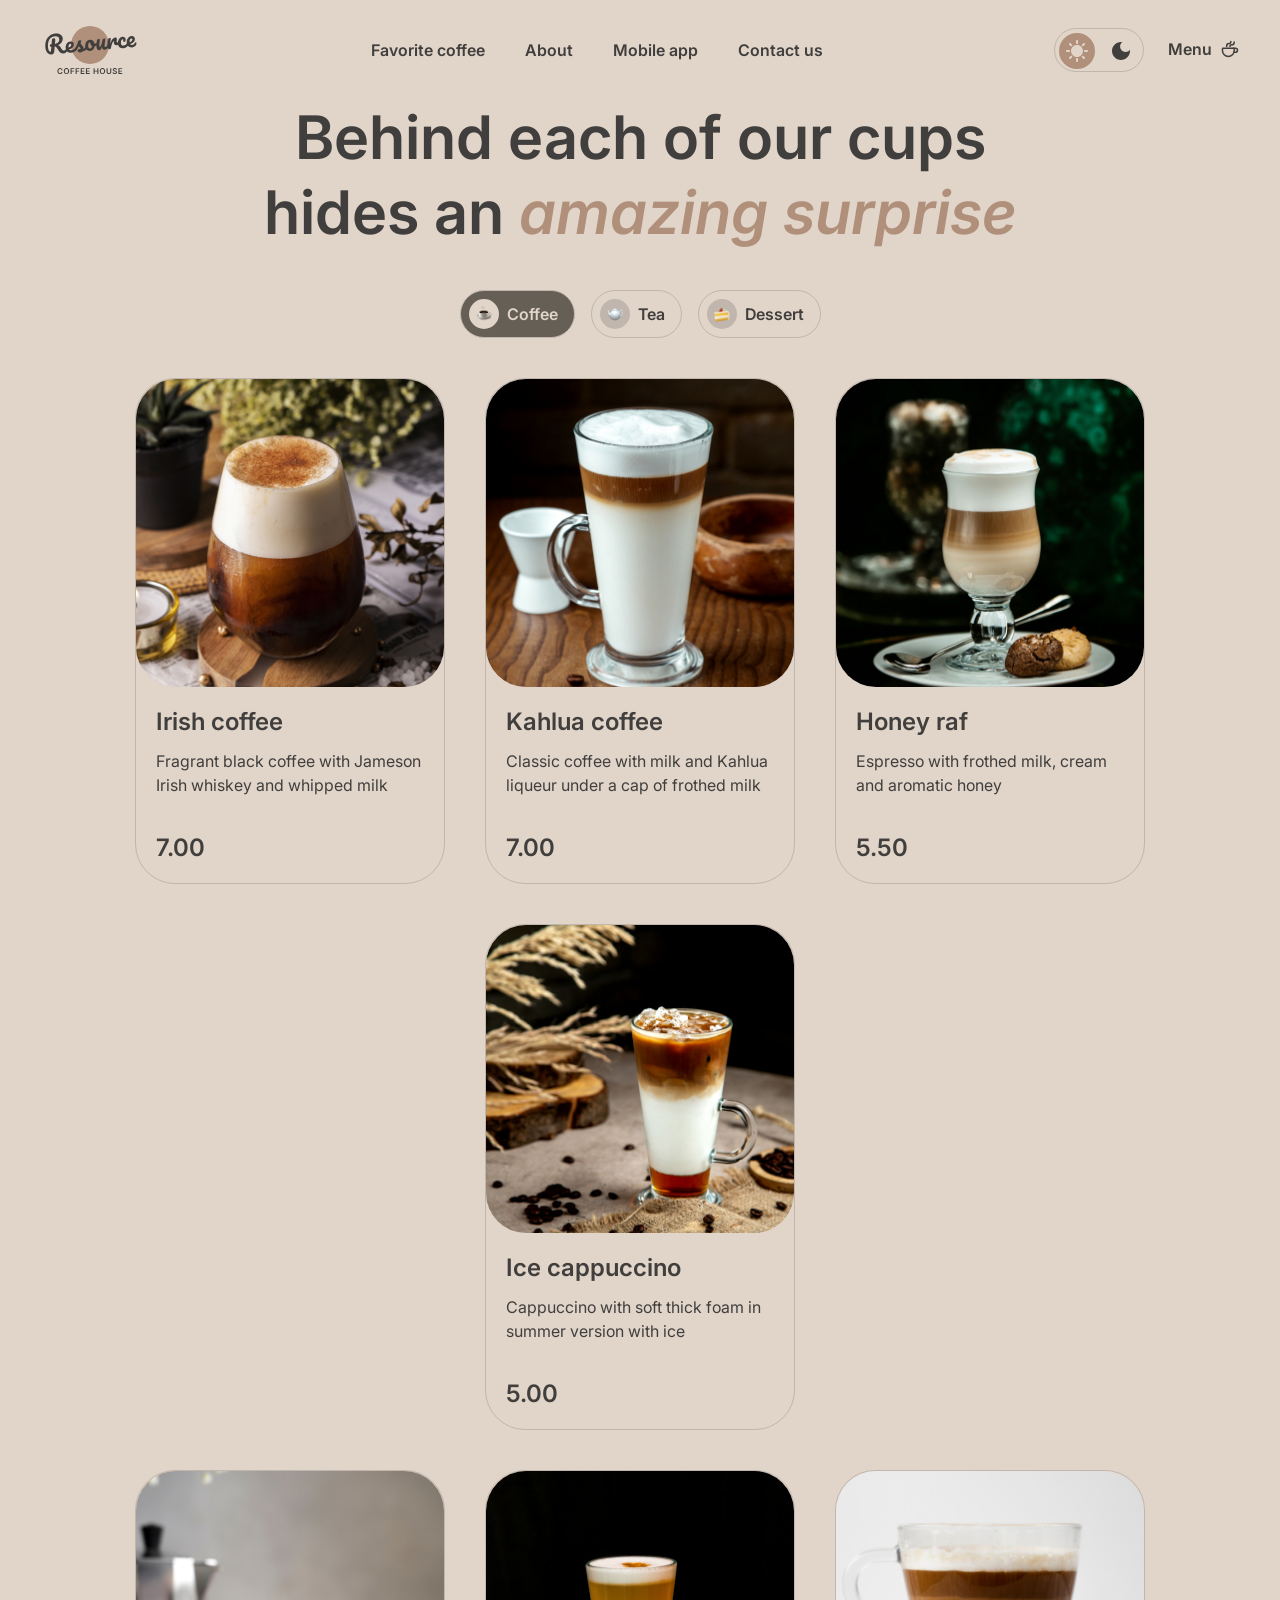
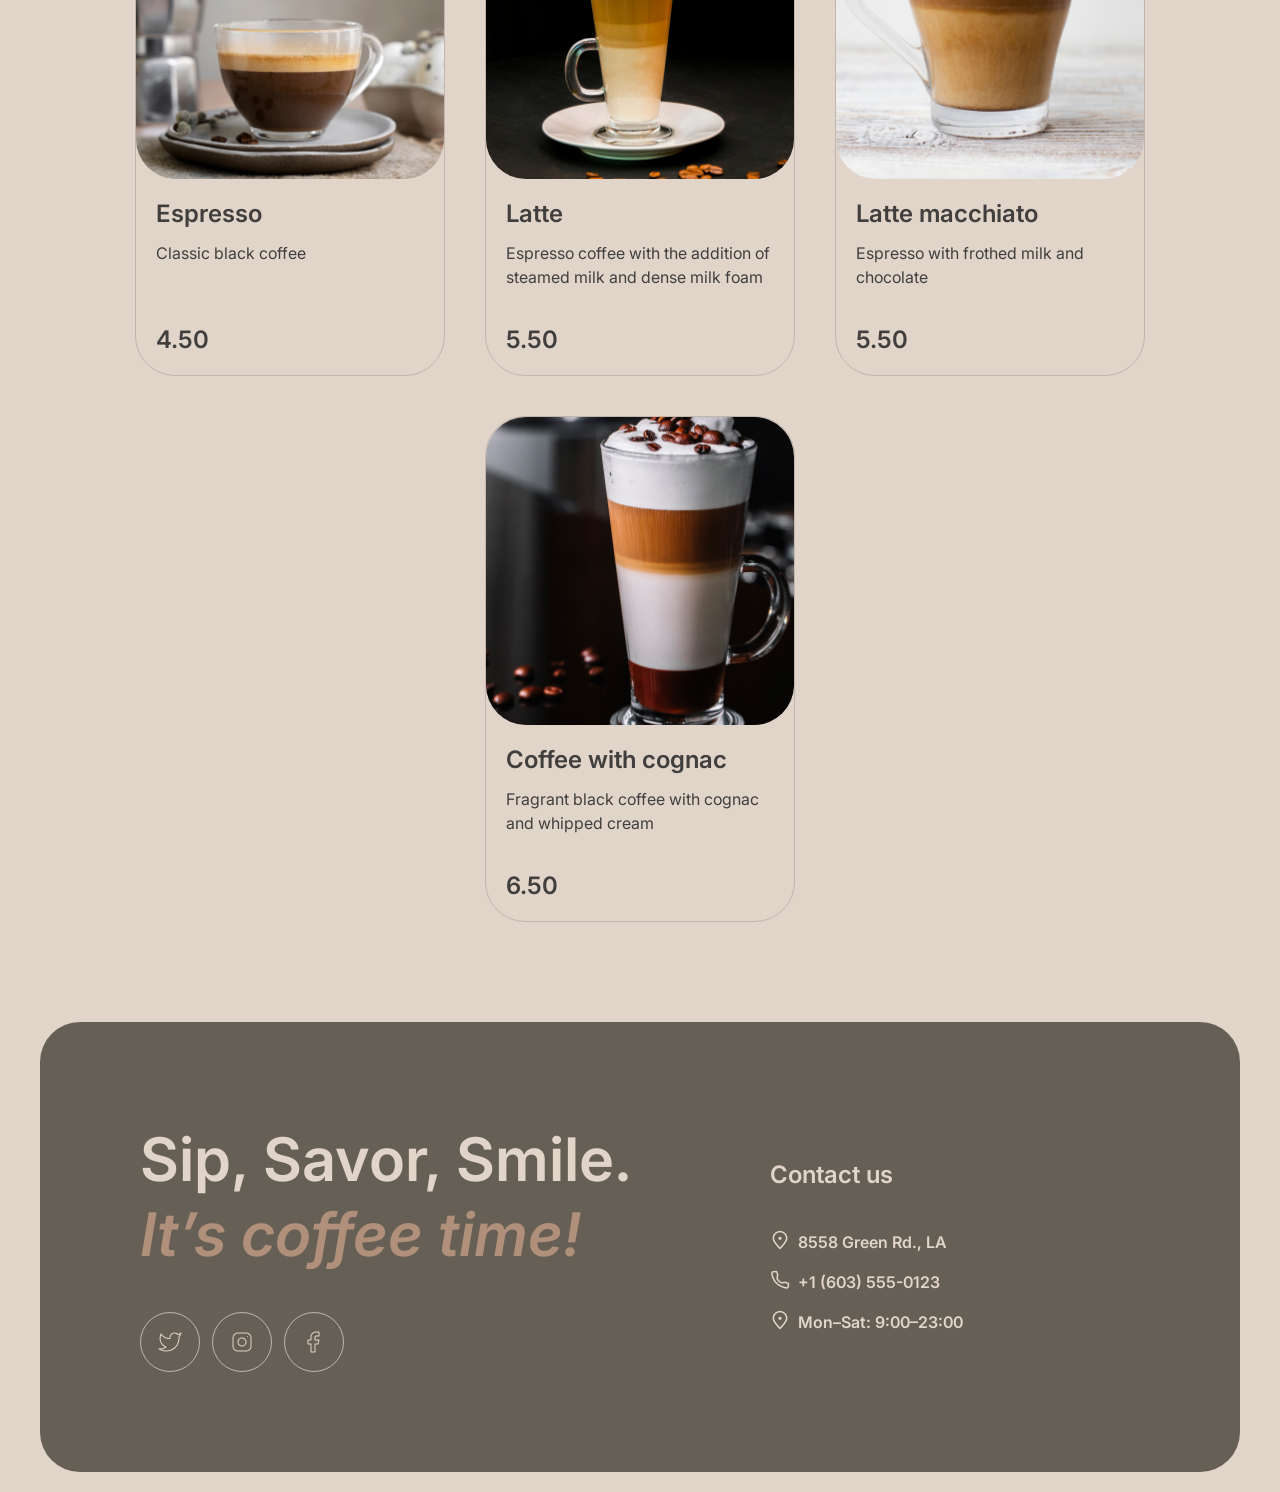
==== commit d2f3e637: "feat: add control filters" ====
--- a/menu.html
+++ b/menu.html
@@ -140,7 +140,7 @@
                 Behind each of our cups hides an <span>amazing surprise</span>
               </h1>
               <div class="catalog__filter filter">
-                <div class="filter__item item-filter act">
+                <div class="filter__item item-filter item-filter_coffee act">
                   <div class="item-filter__image">
                     <img
                       src="./assets/images/icon-coffee.png"
@@ -150,13 +150,13 @@
                   </div>
                   <div class="item-filter__text">Coffee</div>
                 </div>
-                <div class="filter__item item-filter">
+                <div class="filter__item item-filter item-filter_tea">
                   <div class="item-filter__image">
                     <img src="./assets/images/icon-tea.png" alt="tea" class="item-filter__img" />
                   </div>
                   <div class="item-filter__text">Tea</div>
                 </div>
-                <div class="filter__item item-filter">
+                <div class="filter__item item-filter item-filter_dessert">
                   <div class="item-filter__image">
                     <img
                       src="./assets/images/icon-dessert.png"
--- a/styles/style.css
+++ b/styles/style.css
@@ -1080,7 +1080,7 @@
 }
 .block-catalog__refresh {
 }
-@media (max-width: 1439.98px) {
+@media (max-width: 768.98px) {
   .block-catalog._hide .block-catalog__body {
     display: none;
   }
